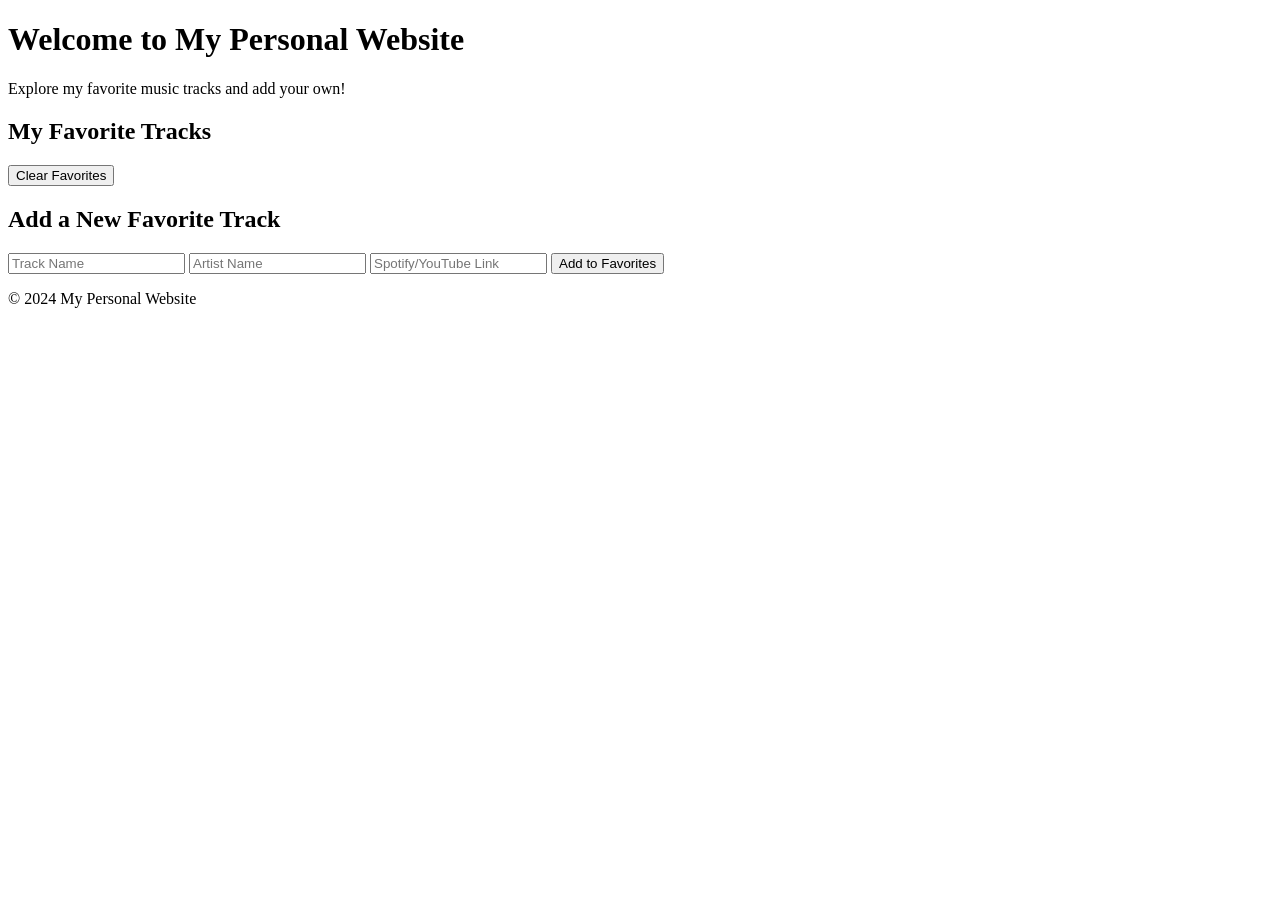
==== index.html @ 36368d97 "Create index.html" ====
<!DOCTYPE html>
<html lang="en">
<head>
    <meta charset="UTF-8">
    <meta name="viewport" content="width=device-width, initial-scale=1.0">
    <title>My Personal Website</title>
    <link rel="stylesheet" href="styles.css">
    <script src="script.js" defer></script>
</head>
<body>
    <header>
        <h1>Welcome to My Personal Website</h1>
        <p>Explore my favorite music tracks and add your own!</p>
    </header>

    <main>
        <section id="favorites">
            <h2>My Favorite Tracks</h2>
            <ul id="music-list">
                <!-- Music tracks will be dynamically added here -->
            </ul>
            <button id="clear-list">Clear Favorites</button>
        </section>

        <section id="add-music">
            <h2>Add a New Favorite Track</h2>
            <form id="music-form">
                <input type="text" id="track-name" placeholder="Track Name" required>
                <input type="text" id="artist-name" placeholder="Artist Name" required>
                <input type="url" id="track-link" placeholder="Spotify/YouTube Link" required>
                <button type="submit">Add to Favorites</button>
            </form>
        </section>
    </main>

    <footer>
        <p>&copy; 2024 My Personal Website</p>
    </footer>
</body>
</html>
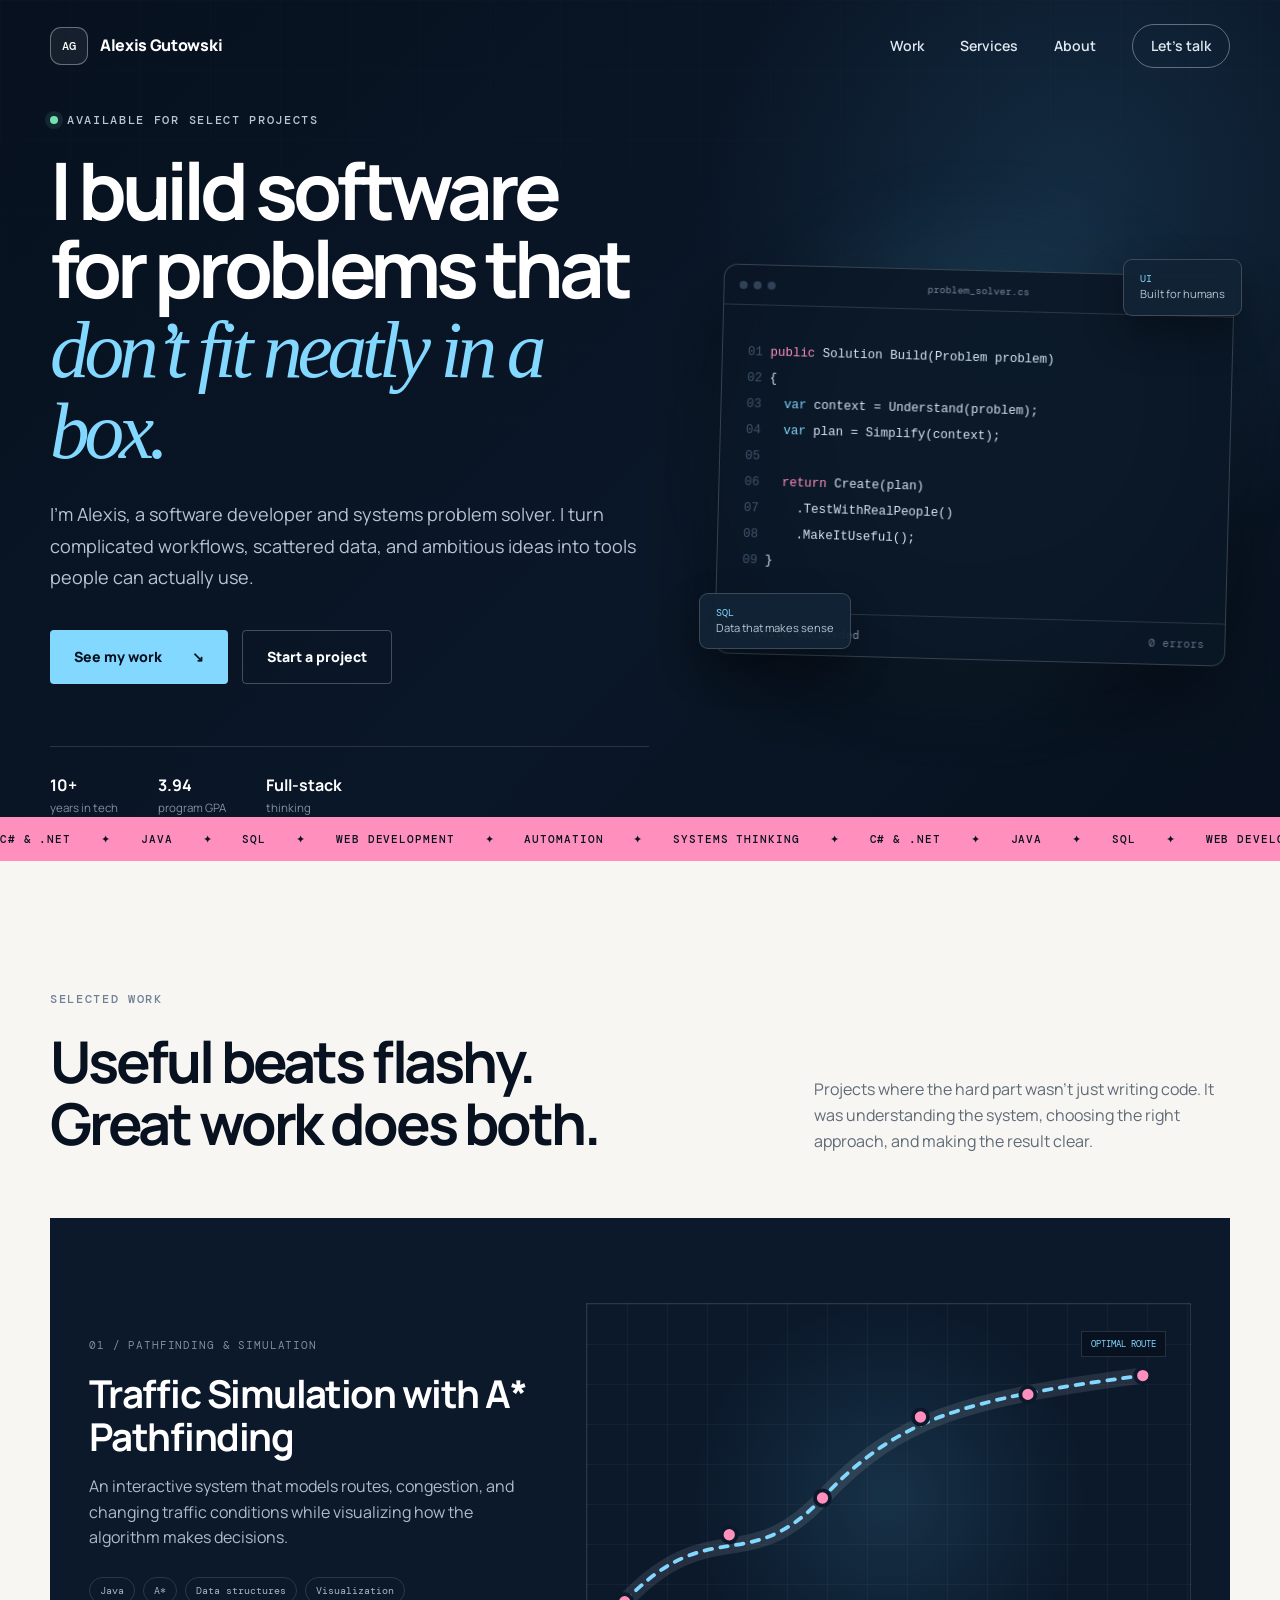
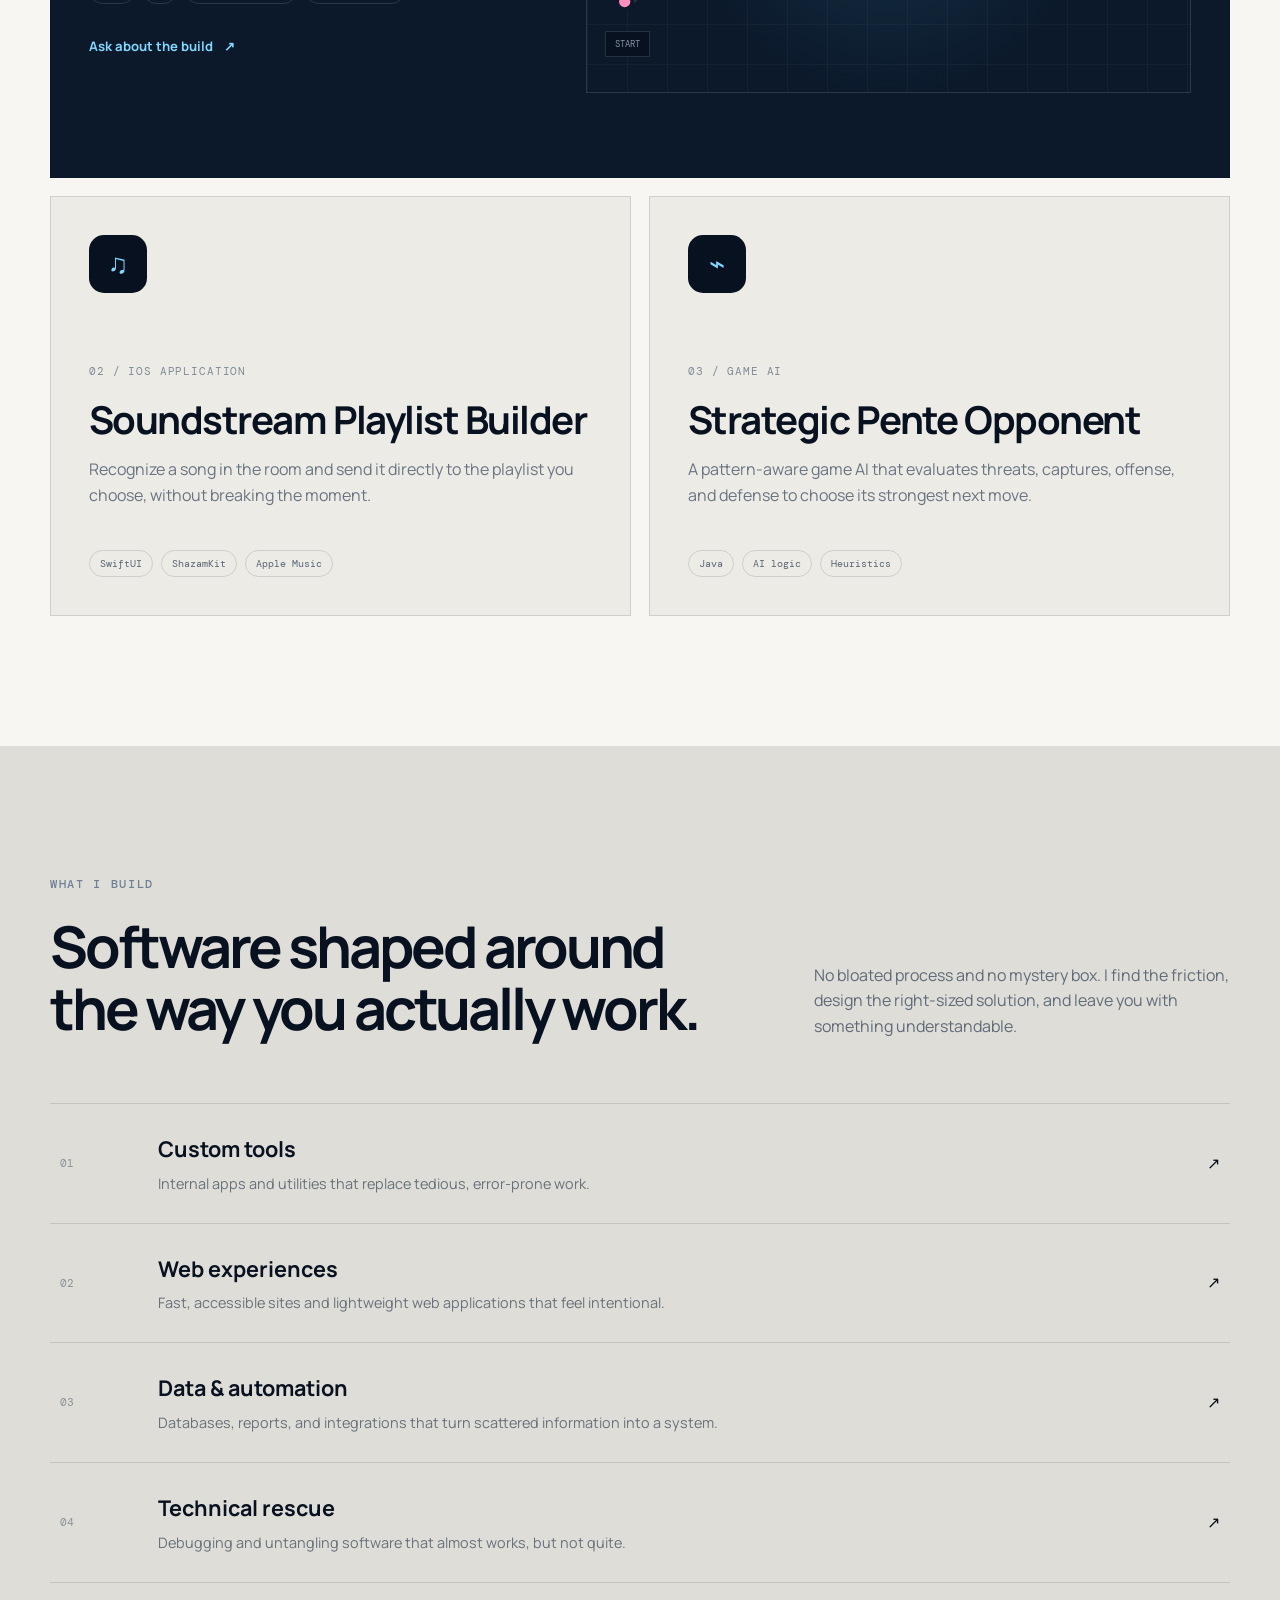
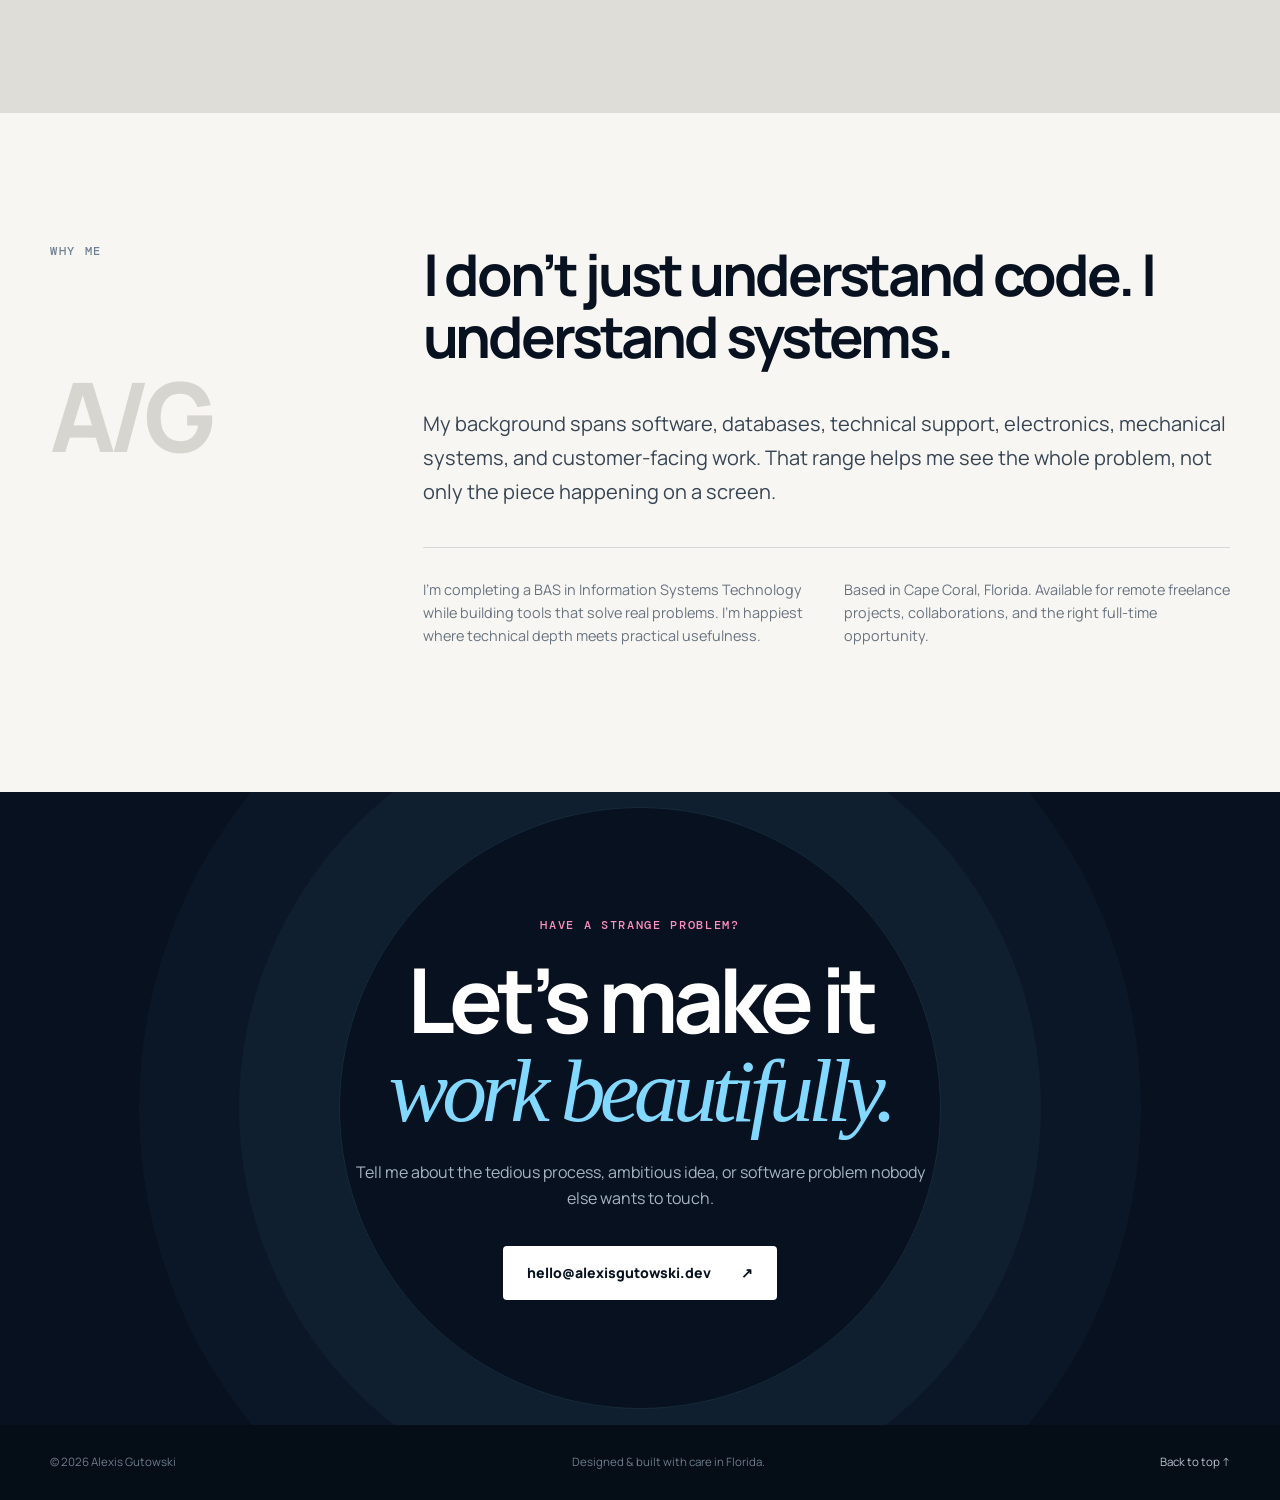
==== commit dfce33b2: "Replace simple music app with portfolio site Replace the previous minimal personal site (music favor" ====
--- a/index.html
+++ b/index.html
@@ -1,40 +1,62 @@
-<!DOCTYPE html>
+<!doctype html>
 <html lang="en">
 <head>
-    <meta charset="UTF-8">
-    <meta name="viewport" content="width=device-width, initial-scale=1.0">
-    <title>My Personal Website</title>
-    <link rel="stylesheet" href="styles.css">
-    <script src="script.js" defer></script>
+  <meta charset="utf-8"><meta name="viewport" content="width=device-width,initial-scale=1">
+  <meta name="description" content="Alexis Gutowski builds practical software, web tools, databases, and automation for real-world problems.">
+  <meta name="theme-color" content="#07111f"><title>Alexis Gutowski | Software Developer</title>
+  <link rel="preconnect" href="https://fonts.googleapis.com"><link rel="preconnect" href="https://fonts.gstatic.com" crossorigin>
+  <link href="https://fonts.googleapis.com/css2?family=DM+Mono:wght@400;500&family=Manrope:wght@400;500;600;700;800&display=swap" rel="stylesheet">
+  <link rel="stylesheet" href="styles.css"><script src="script.js" defer></script>
 </head>
 <body>
-    <header>
-        <h1>Welcome to My Personal Website</h1>
-        <p>Explore my favorite music tracks and add your own!</p>
-    </header>
-
-    <main>
-        <section id="favorites">
-            <h2>My Favorite Tracks</h2>
-            <ul id="music-list">
-                <!-- Music tracks will be dynamically added here -->
-            </ul>
-            <button id="clear-list">Clear Favorites</button>
-        </section>
-
-        <section id="add-music">
-            <h2>Add a New Favorite Track</h2>
-            <form id="music-form">
-                <input type="text" id="track-name" placeholder="Track Name" required>
-                <input type="text" id="artist-name" placeholder="Artist Name" required>
-                <input type="url" id="track-link" placeholder="Spotify/YouTube Link" required>
-                <button type="submit">Add to Favorites</button>
-            </form>
-        </section>
-    </main>
-
-    <footer>
-        <p>&copy; 2024 My Personal Website</p>
-    </footer>
-</body>
-</html>
+<a class="skip" href="#main">Skip to content</a>
+<header class="site-header" id="top"><nav class="nav shell" aria-label="Primary navigation">
+  <a class="brand" href="#top" aria-label="Alexis Gutowski, home"><span class="brand-mark">AG</span><span>Alexis Gutowski</span></a>
+  <button class="nav-toggle" type="button" aria-expanded="false" aria-controls="nav-links"><span class="sr-only">Open navigation</span><i></i><i></i><i></i></button>
+  <div class="nav-links" id="nav-links"><a href="#work">Work</a><a href="#services">Services</a><a href="#about">About</a><a class="nav-cta" href="#contact">Let's talk</a></div>
+</nav></header>
+<main id="main">
+  <section class="hero shell">
+    <div class="hero-copy reveal">
+      <p class="eyebrow"><span class="status-dot"></span>Available for select projects</p>
+      <h1>I build software for problems that <em>don’t fit neatly in a box.</em></h1>
+      <p class="hero-lede">I’m Alexis, a software developer and systems problem solver. I turn complicated workflows, scattered data, and ambitious ideas into tools people can actually use.</p>
+      <div class="hero-actions"><a class="button primary" href="#work">See my work <span>↘</span></a><a class="button quiet" href="#contact">Start a project</a></div>
+      <ul class="proof-row" aria-label="Professional highlights"><li><strong>10+</strong><span>years in tech</span></li><li><strong>3.94</strong><span>program GPA</span></li><li><strong>Full-stack</strong><span>thinking</span></li></ul>
+    </div>
+    <div class="hero-visual reveal" aria-label="A sample of Alexis's technical capabilities">
+      <div class="visual-glow"></div><div class="code-window">
+        <div class="window-bar"><div class="dots"><i></i><i></i><i></i></div><span>problem_solver.cs</span><span>● live</span></div>
+        <pre><code><b>01</b> <em>public</em> Solution Build(Problem problem)
+<b>02</b> {
+<b>03</b>   <u>var</u> context = Understand(problem);
+<b>04</b>   <u>var</u> plan = Simplify(context);
+<b>05</b>
+<b>06</b>   <em>return</em> Create(plan)
+<b>07</b>     .TestWithRealPeople()
+<b>08</b>     .MakeItUseful();
+<b>09</b> }</code></pre>
+        <div class="build-status"><span>✓</span> Build succeeded <b>0 errors</b></div>
+      </div>
+      <div class="float-card one"><span>SQL</span>Data that makes sense</div><div class="float-card two"><span>UI</span>Built for humans</div>
+    </div>
+  </section>
+  <section class="marquee" aria-label="Technical specialties"><div class="marquee-track"><span>C# &amp; .NET</span><i>✦</i><span>Java</span><i>✦</i><span>SQL</span><i>✦</i><span>Web Development</span><i>✦</i><span>Automation</span><i>✦</i><span>Systems Thinking</span><i>✦</i><span aria-hidden="true">C# &amp; .NET</span><i>✦</i><span>Java</span><i>✦</i><span>SQL</span><i>✦</i><span>Web Development</span><i>✦</i><span>Automation</span><i>✦</i><span>Systems Thinking</span><i>✦</i></div></section>
+  <section class="section shell" id="work">
+    <div class="section-heading reveal"><div><p class="eyebrow">Selected work</p><h2>Useful beats flashy.<br>Great work does both.</h2></div><p>Projects where the hard part wasn’t just writing code. It was understanding the system, choosing the right approach, and making the result clear.</p></div>
+    <div class="project-grid">
+      <article class="project featured reveal"><div class="project-content"><p class="project-number">01 / PATHFINDING &amp; SIMULATION</p><h3>Traffic Simulation with A* Pathfinding</h3><p>An interactive system that models routes, congestion, and changing traffic conditions while visualizing how the algorithm makes decisions.</p><ul class="tags"><li>Java</li><li>A*</li><li>Data structures</li><li>Visualization</li></ul><a class="text-link" href="#contact">Ask about the build <span>↗</span></a></div>
+      <div class="route-demo" aria-hidden="true"><svg viewBox="0 0 640 380"><path class="route-road" d="M40 300C130 205 170 275 250 190S400 85 590 60"/><path class="route-line" d="M40 300C130 205 170 275 250 190S400 85 590 60"/><g><circle cx="40" cy="300" r="8"/><circle cx="151" cy="229" r="8"/><circle cx="250" cy="190" r="8"/><circle cx="354" cy="104" r="8"/><circle cx="468" cy="80" r="8"/><circle cx="590" cy="60" r="8"/></g></svg><div class="route-label start">START</div><div class="route-label end">OPTIMAL ROUTE</div></div></article>
+      <article class="project reveal"><div class="project-icon">♫</div><p class="project-number">02 / IOS APPLICATION</p><h3>Soundstream Playlist Builder</h3><p>Recognize a song in the room and send it directly to the playlist you choose, without breaking the moment.</p><ul class="tags"><li>SwiftUI</li><li>ShazamKit</li><li>Apple Music</li></ul></article>
+      <article class="project reveal"><div class="project-icon">⌁</div><p class="project-number">03 / GAME AI</p><h3>Strategic Pente Opponent</h3><p>A pattern-aware game AI that evaluates threats, captures, offense, and defense to choose its strongest next move.</p><ul class="tags"><li>Java</li><li>AI logic</li><li>Heuristics</li></ul></article>
+    </div>
+  </section>
+  <section class="section services" id="services"><div class="shell">
+    <div class="section-heading reveal"><div><p class="eyebrow">What I build</p><h2>Software shaped around<br>the way you actually work.</h2></div><p>No bloated process and no mystery box. I find the friction, design the right-sized solution, and leave you with something understandable.</p></div>
+    <div class="service-list"><article class="service reveal"><span>01</span><div><h3>Custom tools</h3><p>Internal apps and utilities that replace tedious, error-prone work.</p></div><b>↗</b></article><article class="service reveal"><span>02</span><div><h3>Web experiences</h3><p>Fast, accessible sites and lightweight web applications that feel intentional.</p></div><b>↗</b></article><article class="service reveal"><span>03</span><div><h3>Data &amp; automation</h3><p>Databases, reports, and integrations that turn scattered information into a system.</p></div><b>↗</b></article><article class="service reveal"><span>04</span><div><h3>Technical rescue</h3><p>Debugging and untangling software that almost works, but not quite.</p></div><b>↗</b></article></div>
+  </div></section>
+  <section class="section shell about" id="about"><div class="about-label reveal"><p class="eyebrow">Why me</p><span class="big-index">A/G</span></div><div class="about-copy reveal"><h2>I don’t just understand code. I understand systems.</h2><p class="about-lede">My background spans software, databases, technical support, electronics, mechanical systems, and customer-facing work. That range helps me see the whole problem, not only the piece happening on a screen.</p><div class="about-details"><p>I’m completing a BAS in Information Systems Technology while building tools that solve real problems. I’m happiest where technical depth meets practical usefulness.</p><p>Based in Cape Coral, Florida. Available for remote freelance projects, collaborations, and the right full-time opportunity.</p></div></div></section>
+  <section class="contact" id="contact"><div class="shell contact-inner reveal"><p class="eyebrow">Have a strange problem?</p><h2>Let’s make it<br><em>work beautifully.</em></h2><p>Tell me about the tedious process, ambitious idea, or software problem nobody else wants to touch.</p><a class="button light" href="mailto:hello@alexisgutowski.dev">hello@alexisgutowski.dev <span>↗</span></a></div></section>
+</main>
+<footer class="footer"><div class="shell"><p>© <span id="year"></span> Alexis Gutowski</p><p>Designed &amp; built with care in Florida.</p><a href="#top">Back to top ↑</a></div></footer>
+</body></html>
--- a/styles.css
+++ b/styles.css
@@ -0,0 +1,15 @@
+:root{--ink:#07111f;--ink2:#0b192b;--paper:#f7f6f2;--white:#fff;--blue:#82d8ff;--pink:#ff8fbd;--green:#74e0b1;--muted:#9ca9b9;--line:rgba(255,255,255,.13);--darkline:rgba(7,17,31,.13);--mono:"DM Mono",monospace;--sans:"Manrope",sans-serif}
+*{box-sizing:border-box}html{scroll-behavior:smooth}body{margin:0;color:var(--ink);background:var(--paper);font-family:var(--sans);line-height:1.6;overflow-x:hidden}a{color:inherit}.shell{width:min(1180px,calc(100% - 48px));margin-inline:auto}.sr-only{position:absolute;width:1px;height:1px;padding:0;margin:-1px;overflow:hidden;clip:rect(0,0,0,0);white-space:nowrap;border:0}.skip{position:fixed;z-index:100;left:12px;top:-100px;background:#fff;padding:10px 15px}.skip:focus{top:12px}
+.site-header{position:absolute;z-index:20;inset:0 0 auto;color:#fff}.nav{height:92px;display:flex;align-items:center;justify-content:space-between}.brand{display:flex;align-items:center;gap:12px;text-decoration:none;font-weight:800;letter-spacing:-.02em}.brand-mark{display:grid;place-items:center;width:38px;height:38px;border:1px solid #ffffff59;border-radius:11px;font:500 .78rem var(--mono);background:#ffffff0f}.nav-links{display:flex;align-items:center;gap:36px}.nav-links a{font-size:.88rem;font-weight:600;text-decoration:none;color:#dfe7f0}.nav-links a:not(.nav-cta):hover{color:var(--blue)}.nav-cta{border:1px solid #ffffff59;border-radius:99px;padding:10px 18px}.nav-cta:hover{background:#fff;color:var(--ink)}.nav-toggle{display:none;background:none;border:0;padding:8px}.nav-toggle i{display:block;width:24px;height:2px;margin:5px;background:#fff}
+.hero{position:relative;min-height:800px;display:grid;grid-template-columns:1.08fr .92fr;gap:70px;align-items:center;padding-top:112px;color:#fff}.hero:before{content:"";position:absolute;z-index:-2;inset:0 calc((100vw - 100%)/-2);background:radial-gradient(circle at 84% 25%,#37759c38,transparent 30%),linear-gradient(135deg,#07111f,#0a1728 58%,#07111f)}.hero:after{content:"";position:absolute;z-index:-1;inset:0 calc((100vw - 100%)/-2);opacity:.1;background-image:linear-gradient(#ffffff1a 1px,transparent 1px),linear-gradient(90deg,#ffffff1a 1px,transparent 1px);background-size:70px 70px;mask-image:linear-gradient(to bottom,#000,transparent 85%)}
+.eyebrow{margin:0 0 22px;color:#6f8195;font:500 .75rem/1.4 var(--mono);letter-spacing:.14em;text-transform:uppercase}.hero .eyebrow{color:#b9c6d4}.status-dot{display:inline-block;width:8px;height:8px;margin-right:9px;border-radius:50%;background:var(--green);box-shadow:0 0 0 5px #74e0b11a}h1,h2,h3,p{margin-top:0}h1{max-width:790px;margin-bottom:28px;font-size:clamp(3.2rem,6.2vw,6rem);line-height:.99;letter-spacing:-.065em}h1 em,.contact h2 em{color:var(--blue);font-family:Georgia,serif;font-weight:400}.hero-lede{max-width:660px;color:#b7c3d1;font-size:1.13rem;line-height:1.75}.hero-actions{display:flex;flex-wrap:wrap;gap:14px;margin-top:36px}.button{display:inline-flex;align-items:center;justify-content:center;gap:30px;min-height:54px;padding:0 24px;border-radius:4px;font-size:.88rem;font-weight:800;text-decoration:none;transition:transform .2s,background .2s,color .2s}.button:hover{transform:translateY(-2px)}.primary{background:var(--blue);color:var(--ink)}.primary:hover{background:#b0e7ff}.quiet{border:1px solid #ffffff3d;color:#fff}.quiet:hover{background:#ffffff14}.proof-row{display:flex;gap:40px;margin:62px 0 0;padding:26px 0 0;border-top:1px solid var(--line);list-style:none}.proof-row li{display:grid}.proof-row strong{font-size:1rem}.proof-row span{color:#8190a1;font-size:.72rem}
+.hero-visual{position:relative;min-height:500px;display:grid;place-items:center}.visual-glow{position:absolute;width:420px;height:420px;border-radius:50%;background:#57c2ed24;filter:blur(50px)}.code-window{position:relative;z-index:2;width:min(100%,520px);overflow:hidden;border:1px solid #ffffff2e;border-radius:14px;background:#091625e3;box-shadow:0 40px 90px #0000006b;transform:rotate(1.5deg);backdrop-filter:blur(18px)}.window-bar{display:grid;grid-template-columns:1fr auto 1fr;align-items:center;padding:13px 15px;border-bottom:1px solid var(--line);color:#76879a;font:.64rem var(--mono)}.window-bar>:last-child{justify-self:end;color:var(--green)}.dots{display:flex;gap:6px}.dots i{width:8px;height:8px;border-radius:50%;background:#314257}.code-window pre{margin:0;padding:34px 25px 38px;overflow:auto;color:#d7e5f4;font:.78rem/2 var(--mono)}.code-window code b{color:#3f536a;font-weight:400;user-select:none}.code-window code em{color:var(--pink);font-style:normal}.code-window code u{color:var(--blue);text-decoration:none}.build-status{display:flex;gap:10px;align-items:center;padding:14px 20px;border-top:1px solid var(--line);color:#91a0b2;font:.66rem var(--mono)}.build-status span{color:var(--green)}.build-status b{margin-left:auto;color:#607286;font-weight:400}.float-card{position:absolute;z-index:3;padding:12px 16px;border:1px solid #ffffff2e;border-radius:9px;background:#122336f2;color:#b7c3d1;box-shadow:0 18px 40px #0000004d;font-size:.7rem}.float-card span{display:block;color:var(--blue);font:.64rem var(--mono)}.float-card.one{left:-20px;bottom:65px}.float-card.two{right:-12px;top:45px}
+.marquee{overflow:hidden;background:var(--pink);color:var(--ink)}.marquee-track{display:flex;width:max-content;align-items:center;gap:30px;padding:15px 0;animation:marquee 34s linear infinite;font:500 .7rem var(--mono);letter-spacing:.08em;text-transform:uppercase}.marquee-track i{font-style:normal}@keyframes marquee{to{transform:translateX(-50%)}}
+.section{padding-block:130px}.section-heading{display:grid;grid-template-columns:1.15fr .7fr;gap:80px;align-items:end;margin-bottom:64px}.section-heading h2,.about h2{margin-bottom:0;font-size:clamp(2.4rem,4.5vw,4.6rem);line-height:1.08;letter-spacing:-.055em}.section-heading>p{margin:0;color:#5f6b79;font-size:1rem}.project-grid{display:grid;grid-template-columns:1fr 1fr;gap:18px}.project{min-height:420px;display:flex;flex-direction:column;justify-content:flex-end;padding:38px;border:1px solid var(--darkline);background:#ecebe6}.project.featured{position:relative;grid-column:1/-1;min-height:560px;display:grid;grid-template-columns:.85fr 1.15fr;gap:50px;align-items:center;overflow:hidden;color:#fff;background:var(--ink2)}.project-content{position:relative;z-index:2}.project-number{margin-bottom:20px;color:#7f8b98;font:.67rem var(--mono);letter-spacing:.08em}.project h3{margin-bottom:16px;font-size:clamp(1.7rem,3vw,2.7rem);line-height:1.12;letter-spacing:-.04em}.project p:not(.project-number){max-width:570px;color:#697482}.project.featured p:not(.project-number){color:#aebbc9}.tags{display:flex;flex-wrap:wrap;gap:8px;margin:26px 0 0;padding:0;list-style:none}.tags li{padding:6px 10px;border:1px solid var(--darkline);border-radius:99px;color:#586574;font:.62rem var(--mono)}.featured .tags li{border-color:var(--line);color:#a7b5c4}.text-link{display:inline-block;margin-top:32px;color:var(--blue);font-size:.82rem;font-weight:700;text-decoration:none}.text-link span{margin-left:8px}.project-icon{display:grid;place-items:center;width:58px;height:58px;margin:0 0 auto;border-radius:15px;background:var(--ink);color:var(--blue);font:1.7rem Georgia,serif}
+.route-demo{position:relative;height:390px;border:1px solid var(--line);background:radial-gradient(circle at center,#5abce626,transparent 55%),linear-gradient(#ffffff09 1px,transparent 1px),linear-gradient(90deg,#ffffff09 1px,transparent 1px);background-size:auto,40px 40px,40px 40px}.route-demo svg{width:100%;height:100%}.route-road{fill:none;stroke:#ffffff1a;stroke-width:17;stroke-linecap:round}.route-line{fill:none;stroke:var(--blue);stroke-width:4;stroke-linecap:round;stroke-dasharray:8 9;animation:route 18s linear infinite}.route-demo circle{fill:var(--pink);stroke:var(--ink2);stroke-width:4}@keyframes route{to{stroke-dashoffset:-200}}.route-label{position:absolute;padding:6px 9px;background:var(--ink);border:1px solid var(--line);color:#8494a6;font:.56rem var(--mono)}.route-label.start{left:3%;bottom:9%}.route-label.end{right:4%;top:7%;color:var(--blue)}
+.services{background:#deddd7}.service-list{border-top:1px solid var(--darkline)}.service{display:grid;grid-template-columns:70px 1fr auto;gap:28px;align-items:center;padding:28px 10px;border-bottom:1px solid var(--darkline);transition:padding .25s,background .25s}.service:hover{padding-inline:24px;background:#ffffff59}.service>span{color:#8a929a;font:.66rem var(--mono)}.service h3{margin-bottom:5px;font-size:1.35rem}.service p{margin:0;color:#67717b;font-size:.9rem}.service b{font-weight:400}
+.about{display:grid;grid-template-columns:.35fr 1fr;gap:90px}.big-index{display:block;margin-top:80px;color:#d7d5cf;font-size:6rem;font-weight:800;letter-spacing:-.08em}.about-copy{max-width:850px}.about-copy h2{margin-bottom:40px}.about-lede{color:#374453;font-size:1.25rem;line-height:1.7}.about-details{display:grid;grid-template-columns:1fr 1fr;gap:35px;margin-top:38px;padding-top:30px;border-top:1px solid var(--darkline);color:#687381;font-size:.9rem}
+.contact{position:relative;overflow:hidden;padding-block:125px;color:#fff;background:var(--ink);text-align:center}.contact:after{content:"";position:absolute;width:600px;height:600px;left:50%;top:50%;border:1px solid #82d8ff1f;border-radius:50%;transform:translate(-50%,-50%);box-shadow:0 0 0 100px #82d8ff0a,0 0 0 200px #82d8ff08}.contact-inner{position:relative;z-index:1}.contact .eyebrow{color:var(--pink)}.contact h2{margin-bottom:25px;font-size:clamp(3.5rem,7vw,7rem);line-height:.98;letter-spacing:-.065em}.contact p:not(.eyebrow){max-width:600px;margin:0 auto 35px;color:#a7b4c2}.light{background:#fff;color:var(--ink)}.light:hover{background:var(--blue)}.footer{padding:28px 0;background:#050d17;color:#6e7c8c;font-size:.72rem}.footer .shell{display:flex;justify-content:space-between;gap:20px}.footer p{margin:0}.footer a{text-decoration:none;color:#b6c2ce}.reveal{opacity:0;transform:translateY(24px);transition:opacity .8s ease,transform .8s ease}.reveal.visible{opacity:1;transform:none}
+@media(max-width:900px){.hero{min-height:auto;grid-template-columns:1fr;padding-block:170px 100px}.hero-visual{min-height:430px}.proof-row{margin-top:45px}.section-heading{grid-template-columns:1fr;gap:25px}.section-heading>p{max-width:620px}.project.featured{grid-template-columns:1fr}.route-demo{height:320px}.about{grid-template-columns:1fr;gap:20px}.big-index{display:none}}
+@media(max-width:680px){.shell{width:min(100% - 30px,1180px)}.nav{height:74px}.nav-toggle{display:block;z-index:2;cursor:pointer}.nav-links{position:fixed;inset:0;flex-direction:column;justify-content:center;background:var(--ink);opacity:0;pointer-events:none;transform:translateY(-12px);transition:.25s}.nav-links.open{opacity:1;pointer-events:auto;transform:none}.nav-links a{font-size:1.3rem}h1{font-size:clamp(3.05rem,14vw,4.5rem)}.hero{padding-top:130px}.hero-lede{font-size:1rem}.proof-row{gap:18px;justify-content:space-between}.proof-row strong{font-size:.86rem}.hero-visual{min-height:380px}.code-window pre{padding-inline:16px;font-size:.64rem}.float-card.one{left:-5px}.float-card.two{right:-4px}.section{padding-block:90px}.project-grid{grid-template-columns:1fr}.project{min-height:390px;padding:27px}.project.featured{grid-column:auto;min-height:700px}.route-demo{height:260px}.service{grid-template-columns:35px 1fr auto;gap:10px}.service p{font-size:.8rem}.about-details{grid-template-columns:1fr}.contact{padding-block:95px}.contact h2{font-size:3.7rem}.footer .shell{flex-direction:column;text-align:center}}
+@media(prefers-reduced-motion:reduce){html{scroll-behavior:auto}.marquee-track,.route-line{animation:none}.reveal{opacity:1;transform:none;transition:none}}
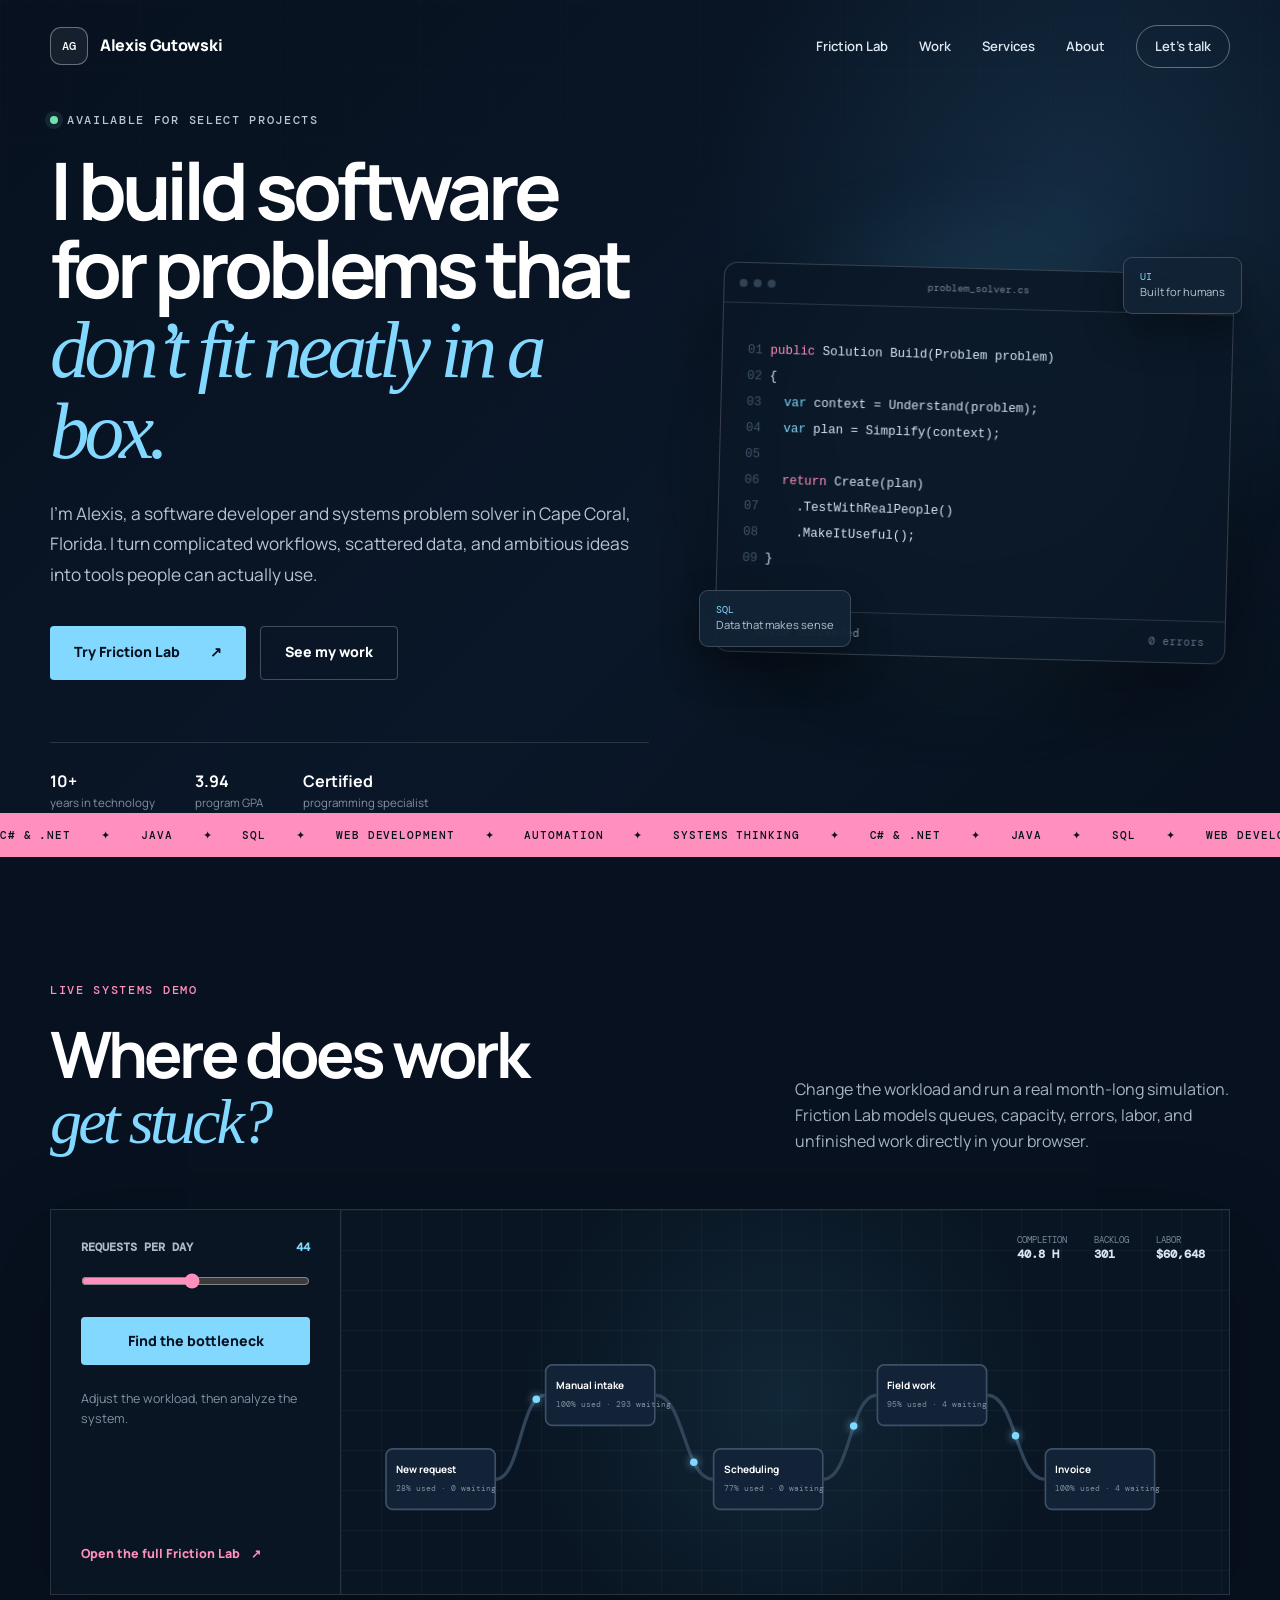
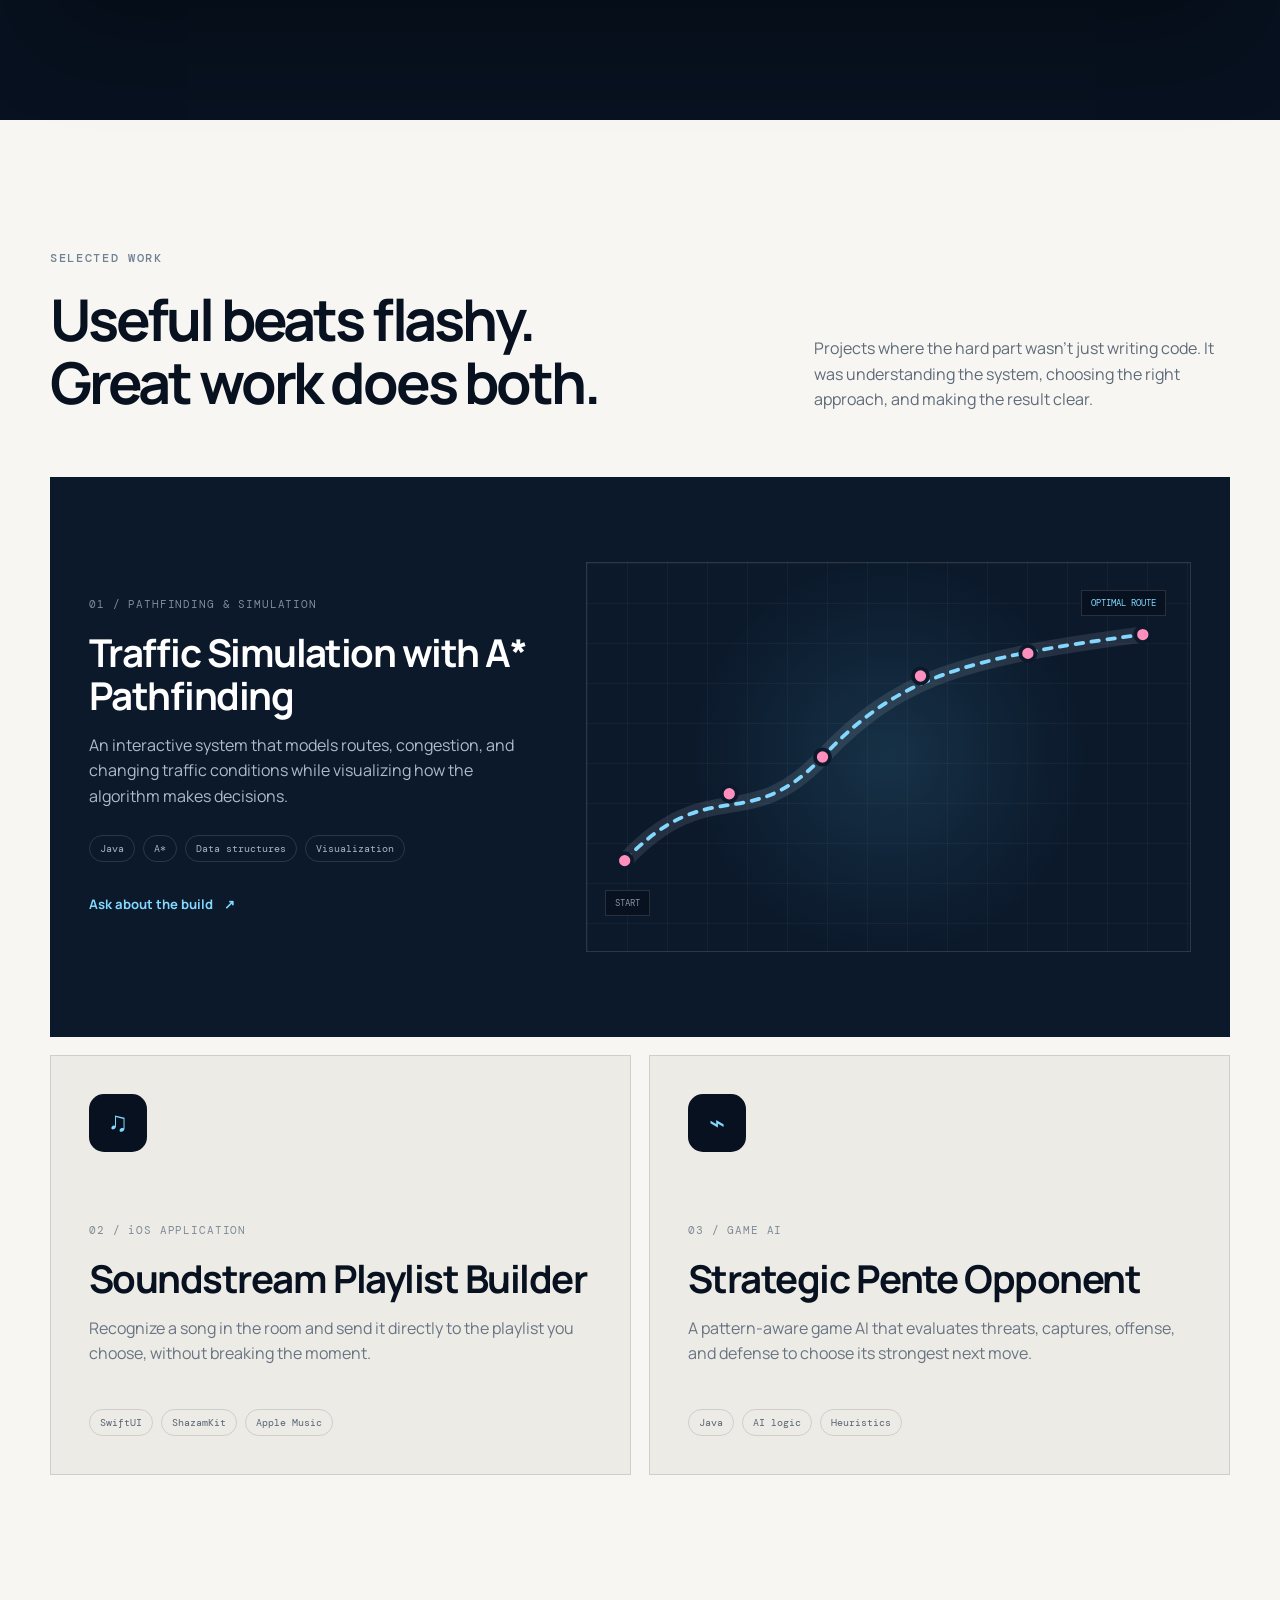
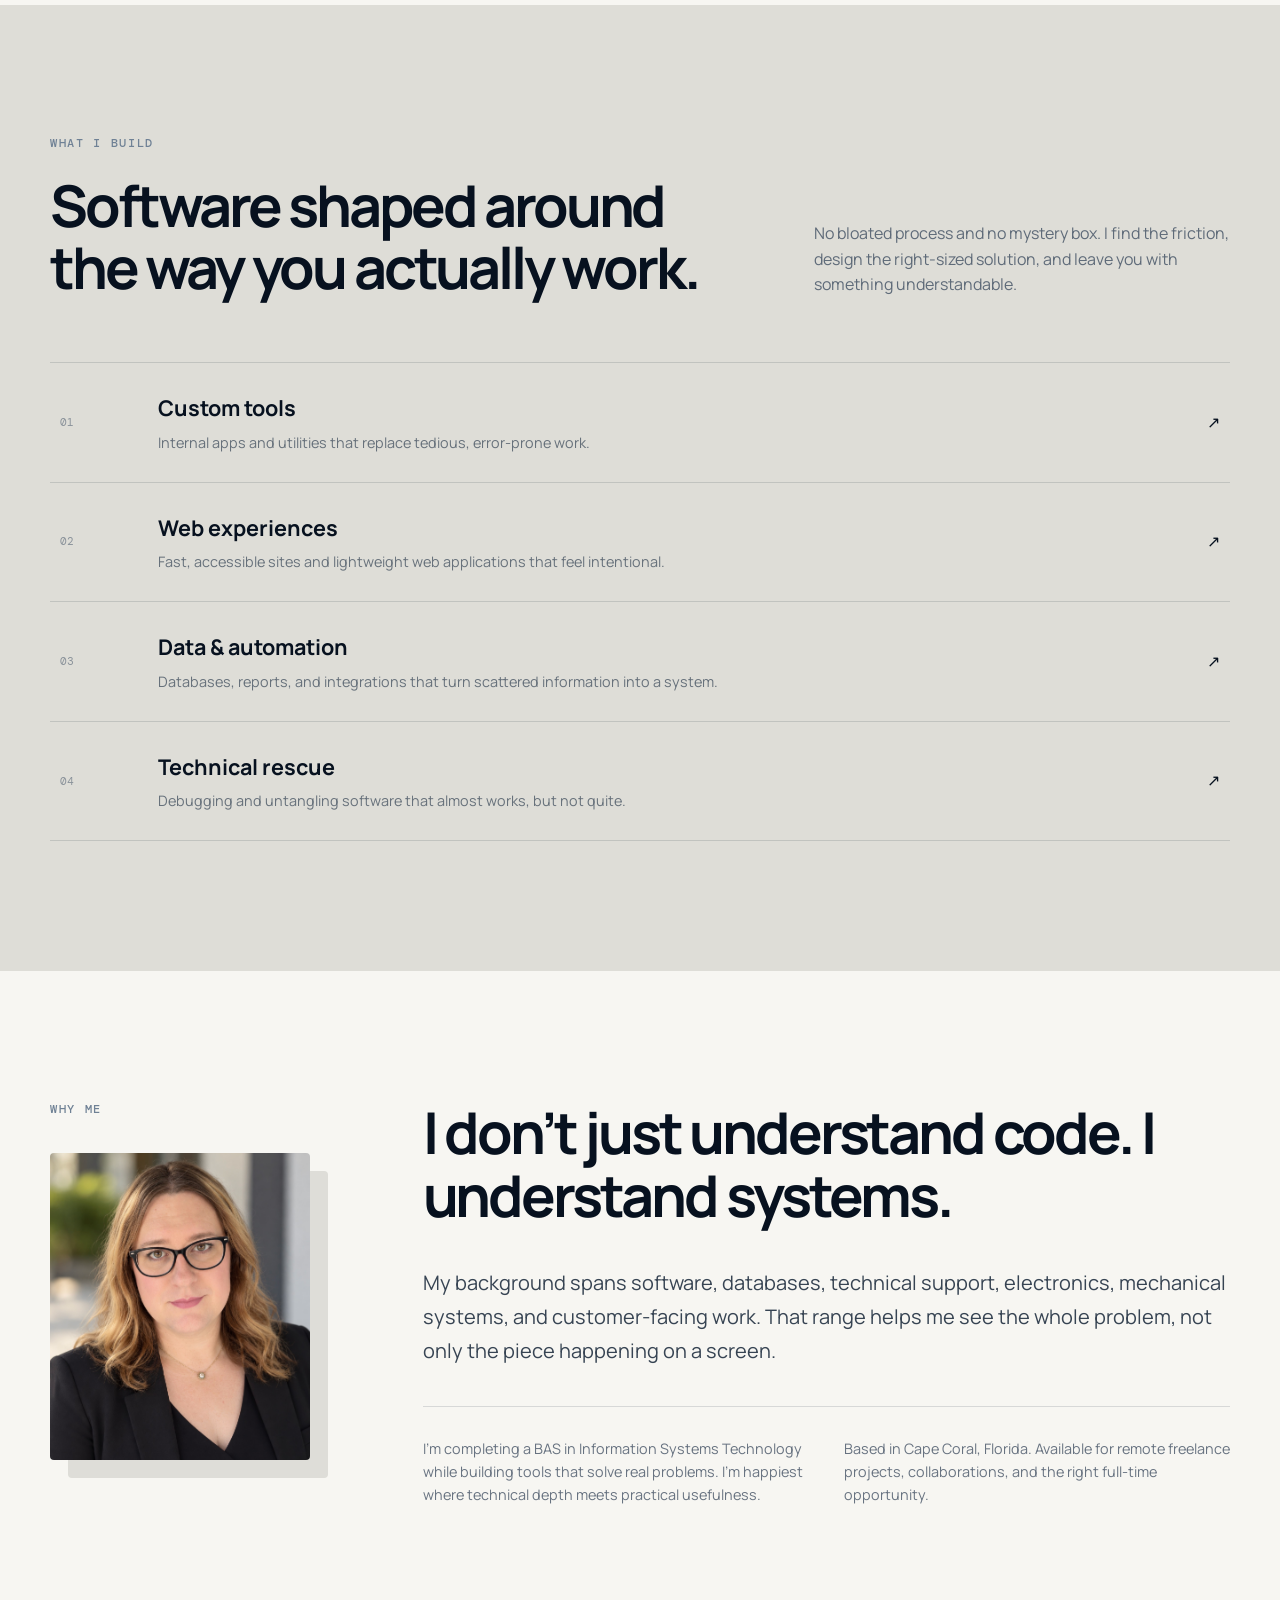
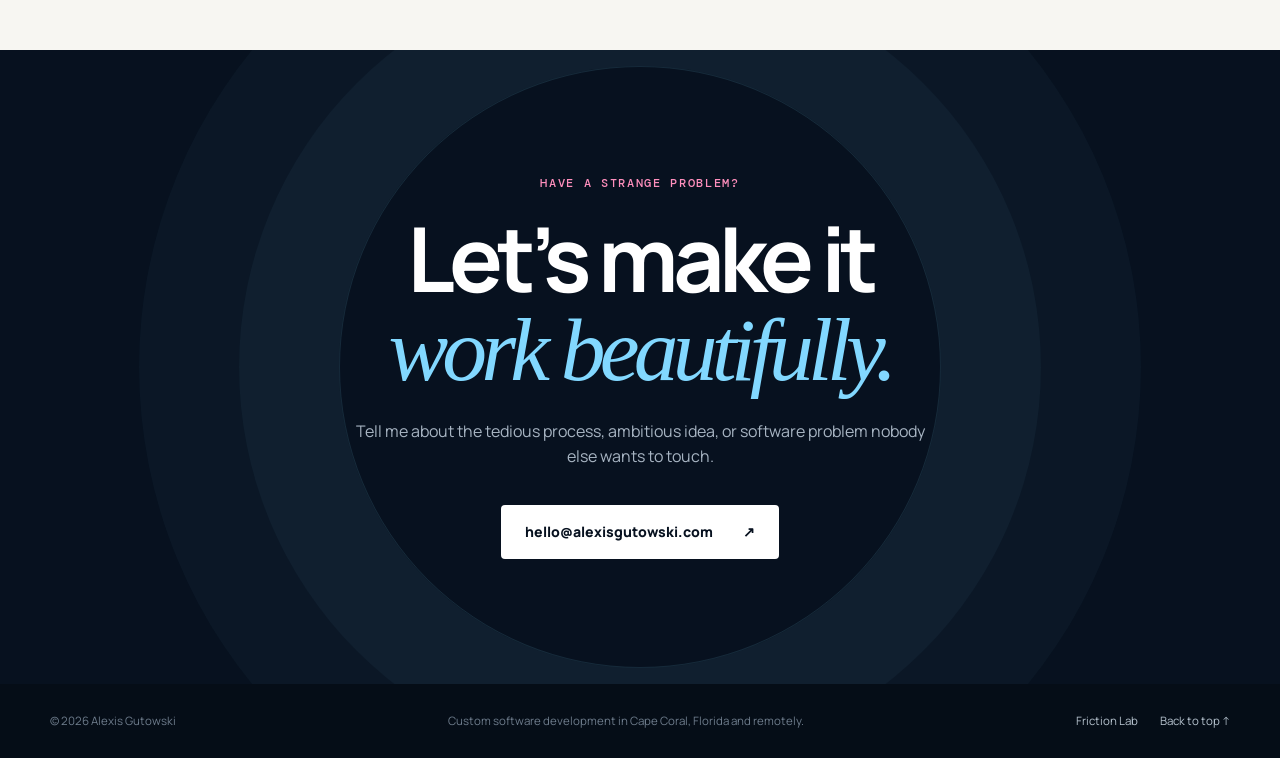
==== commit 674093dd: "Add static site package and Friction Lab Add a complete, build-free static site for alexisgutowski.c" ====
--- a/index.html
+++ b/index.html
@@ -1,33 +1,124 @@
 <!doctype html>
 <html lang="en">
 <head>
-  <meta charset="utf-8"><meta name="viewport" content="width=device-width,initial-scale=1">
-  <meta name="description" content="Alexis Gutowski builds practical software, web tools, databases, and automation for real-world problems.">
-  <meta name="theme-color" content="#07111f"><title>Alexis Gutowski | Software Developer</title>
-  <link rel="preconnect" href="https://fonts.googleapis.com"><link rel="preconnect" href="https://fonts.gstatic.com" crossorigin>
+  <meta charset="utf-8">
+  <meta name="viewport" content="width=device-width, initial-scale=1">
+  <title>Custom Software Developer in Cape Coral, FL | Alexis Gutowski</title>
+  <meta name="description" content="Cape Coral software developer Alexis Gutowski builds custom internal tools, workflow automation, web apps, databases, and practical solutions for complex problems.">
+  <meta name="author" content="Alexis Gutowski">
+  <meta name="robots" content="index,follow,max-image-preview:large,max-snippet:-1,max-video-preview:-1">
+  <meta name="theme-color" content="#07111f">
+  <link rel="canonical" href="https://alexisgutowski.com/">
+  <link rel="icon" href="favicon.svg" type="image/svg+xml">
+  <link rel="apple-touch-icon" href="assets/apple-touch-icon.png">
+  <link rel="manifest" href="site.webmanifest">
+  <link rel="preconnect" href="https://fonts.googleapis.com">
+  <link rel="preconnect" href="https://fonts.gstatic.com" crossorigin>
   <link href="https://fonts.googleapis.com/css2?family=DM+Mono:wght@400;500&family=Manrope:wght@400;500;600;700;800&display=swap" rel="stylesheet">
-  <link rel="stylesheet" href="styles.css"><script src="script.js" defer></script>
+
+  <meta property="og:type" content="profile">
+  <meta property="og:locale" content="en_US">
+  <meta property="og:site_name" content="Alexis Gutowski">
+  <meta property="og:title" content="Alexis Gutowski | Software Developer & Systems Problem Solver">
+  <meta property="og:description" content="Custom internal tools, workflow automation, web applications, databases, and practical software for unusual problems.">
+  <meta property="og:url" content="https://alexisgutowski.com/">
+  <meta property="og:image" content="https://alexisgutowski.com/assets/alexis-gutowski-social-card.jpg">
+  <meta property="og:image:secure_url" content="https://alexisgutowski.com/assets/alexis-gutowski-social-card.jpg">
+  <meta property="og:image:type" content="image/jpeg">
+  <meta property="og:image:width" content="1200">
+  <meta property="og:image:height" content="630">
+  <meta property="og:image:alt" content="Alexis Gutowski, software developer and systems problem solver">
+  <meta property="profile:first_name" content="Alexis">
+  <meta property="profile:last_name" content="Gutowski">
+  <meta name="twitter:card" content="summary_large_image">
+  <meta name="twitter:title" content="Alexis Gutowski | Software Developer">
+  <meta name="twitter:description" content="Practical software, custom tools, workflow automation, web applications, and databases.">
+  <meta name="twitter:image" content="https://alexisgutowski.com/assets/alexis-gutowski-social-card.jpg">
+  <meta name="twitter:image:alt" content="Alexis Gutowski, software developer and systems problem solver">
+
+  <script type="application/ld+json">
+  {
+    "@context": "https://schema.org",
+    "@graph": [
+      {
+        "@type": "Person",
+        "@id": "https://alexisgutowski.com/#alexis",
+        "name": "Alexis Gutowski",
+        "url": "https://alexisgutowski.com/",
+        "email": "mailto:hello@alexisgutowski.com",
+        "image": {
+          "@type": "ImageObject",
+          "url": "https://alexisgutowski.com/assets/alexis-gutowski-headshot.jpg",
+          "width": 1170,
+          "height": 1381
+        },
+        "jobTitle": "Software Developer and Systems Problem Solver",
+        "description": "A Cape Coral, Florida software developer who builds custom internal tools, workflow automation, web applications, databases, and practical software for complex real-world problems.",
+        "address": {
+          "@type": "PostalAddress",
+          "addressLocality": "Cape Coral",
+          "addressRegion": "FL",
+          "addressCountry": "US"
+        },
+        "knowsAbout": [
+          "Custom software development",
+          "Workflow automation",
+          "Web application development",
+          "C# and .NET",
+          "Java",
+          "SQL and database development",
+          "Systems analysis",
+          "Technical support"
+        ],
+        "sameAs": ["https://www.instagram.com/unstoppablealexis/"],
+        "subjectOf": { "@id": "https://alexisgutowski.com/friction-lab/#software" }
+      },
+      {
+        "@type": "WebSite",
+        "@id": "https://alexisgutowski.com/#website",
+        "url": "https://alexisgutowski.com/",
+        "name": "Alexis Gutowski",
+        "description": "Portfolio and interactive software demonstrations by Alexis Gutowski.",
+        "inLanguage": "en-US",
+        "publisher": { "@id": "https://alexisgutowski.com/#alexis" },
+        "about": { "@id": "https://alexisgutowski.com/#alexis" },
+        "hasPart": { "@id": "https://alexisgutowski.com/friction-lab/#software" }
+      }
+    ]
+  }
+  </script>
+
+  <link rel="stylesheet" href="styles.css">
+  <script src="script.js" defer></script>
+  <script src="friction-lab/scenarios.js" defer></script>
+  <script src="friction-lab/engine.js" defer></script>
+  <script src="preview.js" defer></script>
 </head>
 <body>
-<a class="skip" href="#main">Skip to content</a>
-<header class="site-header" id="top"><nav class="nav shell" aria-label="Primary navigation">
-  <a class="brand" href="#top" aria-label="Alexis Gutowski, home"><span class="brand-mark">AG</span><span>Alexis Gutowski</span></a>
-  <button class="nav-toggle" type="button" aria-expanded="false" aria-controls="nav-links"><span class="sr-only">Open navigation</span><i></i><i></i><i></i></button>
-  <div class="nav-links" id="nav-links"><a href="#work">Work</a><a href="#services">Services</a><a href="#about">About</a><a class="nav-cta" href="#contact">Let's talk</a></div>
-</nav></header>
-<main id="main">
-  <section class="hero shell">
-    <div class="hero-copy reveal">
-      <p class="eyebrow"><span class="status-dot"></span>Available for select projects</p>
-      <h1>I build software for problems that <em>don’t fit neatly in a box.</em></h1>
-      <p class="hero-lede">I’m Alexis, a software developer and systems problem solver. I turn complicated workflows, scattered data, and ambitious ideas into tools people can actually use.</p>
-      <div class="hero-actions"><a class="button primary" href="#work">See my work <span>↘</span></a><a class="button quiet" href="#contact">Start a project</a></div>
-      <ul class="proof-row" aria-label="Professional highlights"><li><strong>10+</strong><span>years in tech</span></li><li><strong>3.94</strong><span>program GPA</span></li><li><strong>Full-stack</strong><span>thinking</span></li></ul>
-    </div>
-    <div class="hero-visual reveal" aria-label="A sample of Alexis's technical capabilities">
-      <div class="visual-glow"></div><div class="code-window">
-        <div class="window-bar"><div class="dots"><i></i><i></i><i></i></div><span>problem_solver.cs</span><span>● live</span></div>
-        <pre><code><b>01</b> <em>public</em> Solution Build(Problem problem)
+  <a class="skip" href="#main">Skip to content</a>
+  <header class="site-header" id="top">
+    <nav class="nav shell" aria-label="Primary navigation">
+      <a class="brand" href="#top" aria-label="Alexis Gutowski, home"><span class="brand-mark" aria-hidden="true">AG</span><span>Alexis Gutowski</span></a>
+      <button class="nav-toggle" type="button" aria-expanded="false" aria-controls="nav-links"><span class="sr-only">Open navigation</span><i></i><i></i><i></i></button>
+      <div class="nav-links" id="nav-links"><a href="friction-lab/">Friction Lab</a><a href="#work">Work</a><a href="#services">Services</a><a href="#about">About</a><a class="nav-cta" href="#contact">Let's talk</a></div>
+    </nav>
+  </header>
+
+  <main id="main">
+    <section class="hero shell">
+      <div class="hero-copy reveal">
+        <p class="eyebrow"><span class="status-dot"></span>Available for select projects</p>
+        <h1>I build software for problems that <em>don’t fit neatly in a box.</em></h1>
+        <p class="hero-lede">I’m Alexis, a software developer and systems problem solver in Cape Coral, Florida. I turn complicated workflows, scattered data, and ambitious ideas into tools people can actually use.</p>
+        <div class="hero-actions"><a class="button primary" href="friction-lab/">Try Friction Lab <span aria-hidden="true">↗</span></a><a class="button quiet" href="#work">See my work</a></div>
+        <ul class="proof-row" aria-label="Professional highlights"><li><strong>10+</strong><span>years in technology</span></li><li><strong>3.94</strong><span>program GPA</span></li><li><strong>Certified</strong><span>programming specialist</span></li></ul>
+      </div>
+
+      <div class="hero-visual reveal" aria-label="A sample of Alexis's technical capabilities">
+        <div class="visual-glow"></div>
+        <div class="code-window">
+          <div class="window-bar"><div class="dots"><i></i><i></i><i></i></div><span>problem_solver.cs</span><span>● live</span></div>
+          <pre><code><b>01</b> <em>public</em> Solution Build(Problem problem)
 <b>02</b> {
 <b>03</b>   <u>var</u> context = Understand(problem);
 <b>04</b>   <u>var</u> plan = Simplify(context);
@@ -36,27 +127,65 @@
 <b>07</b>     .TestWithRealPeople()
 <b>08</b>     .MakeItUseful();
 <b>09</b> }</code></pre>
-        <div class="build-status"><span>✓</span> Build succeeded <b>0 errors</b></div>
+          <div class="build-status"><span>✓</span> Build succeeded <b>0 errors</b></div>
+        </div>
+        <div class="float-card one"><span>SQL</span>Data that makes sense</div><div class="float-card two"><span>UI</span>Built for humans</div>
       </div>
-      <div class="float-card one"><span>SQL</span>Data that makes sense</div><div class="float-card two"><span>UI</span>Built for humans</div>
-    </div>
-  </section>
-  <section class="marquee" aria-label="Technical specialties"><div class="marquee-track"><span>C# &amp; .NET</span><i>✦</i><span>Java</span><i>✦</i><span>SQL</span><i>✦</i><span>Web Development</span><i>✦</i><span>Automation</span><i>✦</i><span>Systems Thinking</span><i>✦</i><span aria-hidden="true">C# &amp; .NET</span><i>✦</i><span>Java</span><i>✦</i><span>SQL</span><i>✦</i><span>Web Development</span><i>✦</i><span>Automation</span><i>✦</i><span>Systems Thinking</span><i>✦</i></div></section>
-  <section class="section shell" id="work">
-    <div class="section-heading reveal"><div><p class="eyebrow">Selected work</p><h2>Useful beats flashy.<br>Great work does both.</h2></div><p>Projects where the hard part wasn’t just writing code. It was understanding the system, choosing the right approach, and making the result clear.</p></div>
-    <div class="project-grid">
-      <article class="project featured reveal"><div class="project-content"><p class="project-number">01 / PATHFINDING &amp; SIMULATION</p><h3>Traffic Simulation with A* Pathfinding</h3><p>An interactive system that models routes, congestion, and changing traffic conditions while visualizing how the algorithm makes decisions.</p><ul class="tags"><li>Java</li><li>A*</li><li>Data structures</li><li>Visualization</li></ul><a class="text-link" href="#contact">Ask about the build <span>↗</span></a></div>
-      <div class="route-demo" aria-hidden="true"><svg viewBox="0 0 640 380"><path class="route-road" d="M40 300C130 205 170 275 250 190S400 85 590 60"/><path class="route-line" d="M40 300C130 205 170 275 250 190S400 85 590 60"/><g><circle cx="40" cy="300" r="8"/><circle cx="151" cy="229" r="8"/><circle cx="250" cy="190" r="8"/><circle cx="354" cy="104" r="8"/><circle cx="468" cy="80" r="8"/><circle cx="590" cy="60" r="8"/></g></svg><div class="route-label start">START</div><div class="route-label end">OPTIMAL ROUTE</div></div></article>
-      <article class="project reveal"><div class="project-icon">♫</div><p class="project-number">02 / IOS APPLICATION</p><h3>Soundstream Playlist Builder</h3><p>Recognize a song in the room and send it directly to the playlist you choose, without breaking the moment.</p><ul class="tags"><li>SwiftUI</li><li>ShazamKit</li><li>Apple Music</li></ul></article>
-      <article class="project reveal"><div class="project-icon">⌁</div><p class="project-number">03 / GAME AI</p><h3>Strategic Pente Opponent</h3><p>A pattern-aware game AI that evaluates threats, captures, offense, and defense to choose its strongest next move.</p><ul class="tags"><li>Java</li><li>AI logic</li><li>Heuristics</li></ul></article>
-    </div>
-  </section>
-  <section class="section services" id="services"><div class="shell">
-    <div class="section-heading reveal"><div><p class="eyebrow">What I build</p><h2>Software shaped around<br>the way you actually work.</h2></div><p>No bloated process and no mystery box. I find the friction, design the right-sized solution, and leave you with something understandable.</p></div>
-    <div class="service-list"><article class="service reveal"><span>01</span><div><h3>Custom tools</h3><p>Internal apps and utilities that replace tedious, error-prone work.</p></div><b>↗</b></article><article class="service reveal"><span>02</span><div><h3>Web experiences</h3><p>Fast, accessible sites and lightweight web applications that feel intentional.</p></div><b>↗</b></article><article class="service reveal"><span>03</span><div><h3>Data &amp; automation</h3><p>Databases, reports, and integrations that turn scattered information into a system.</p></div><b>↗</b></article><article class="service reveal"><span>04</span><div><h3>Technical rescue</h3><p>Debugging and untangling software that almost works, but not quite.</p></div><b>↗</b></article></div>
-  </div></section>
-  <section class="section shell about" id="about"><div class="about-label reveal"><p class="eyebrow">Why me</p><span class="big-index">A/G</span></div><div class="about-copy reveal"><h2>I don’t just understand code. I understand systems.</h2><p class="about-lede">My background spans software, databases, technical support, electronics, mechanical systems, and customer-facing work. That range helps me see the whole problem, not only the piece happening on a screen.</p><div class="about-details"><p>I’m completing a BAS in Information Systems Technology while building tools that solve real problems. I’m happiest where technical depth meets practical usefulness.</p><p>Based in Cape Coral, Florida. Available for remote freelance projects, collaborations, and the right full-time opportunity.</p></div></div></section>
-  <section class="contact" id="contact"><div class="shell contact-inner reveal"><p class="eyebrow">Have a strange problem?</p><h2>Let’s make it<br><em>work beautifully.</em></h2><p>Tell me about the tedious process, ambitious idea, or software problem nobody else wants to touch.</p><a class="button light" href="mailto:hello@alexisgutowski.dev">hello@alexisgutowski.dev <span>↗</span></a></div></section>
-</main>
-<footer class="footer"><div class="shell"><p>© <span id="year"></span> Alexis Gutowski</p><p>Designed &amp; built with care in Florida.</p><a href="#top">Back to top ↑</a></div></footer>
-</body></html>
+    </section>
+
+    <section class="marquee" aria-label="Technical specialties"><div class="marquee-track"><span>C# &amp; .NET</span><i>✦</i><span>Java</span><i>✦</i><span>SQL</span><i>✦</i><span>Web Development</span><i>✦</i><span>Automation</span><i>✦</i><span>Systems Thinking</span><i>✦</i><span aria-hidden="true">C# &amp; .NET</span><i aria-hidden="true">✦</i><span aria-hidden="true">Java</span><i aria-hidden="true">✦</i><span aria-hidden="true">SQL</span><i aria-hidden="true">✦</i><span aria-hidden="true">Web Development</span><i aria-hidden="true">✦</i><span aria-hidden="true">Automation</span><i aria-hidden="true">✦</i><span aria-hidden="true">Systems Thinking</span><i aria-hidden="true">✦</i></div></section>
+
+    <section class="lab-preview" id="lab-preview">
+      <div class="shell preview-heading reveal">
+        <div><p class="eyebrow">Live systems demo</p><h2>Where does work<br><em>get stuck?</em></h2></div>
+        <p>Change the workload and run a real month-long simulation. Friction Lab models queues, capacity, errors, labor, and unfinished work directly in your browser.</p>
+      </div>
+      <div class="shell preview-app reveal">
+        <div class="preview-controls">
+          <noscript><p class="noscript-note">The live preview needs JavaScript. You can still read the project details and visit the full demo page.</p></noscript>
+          <label for="previewVolume">Requests per day <output id="previewVolumeOutput" for="previewVolume">44</output></label>
+          <input id="previewVolume" type="range" min="15" max="75" value="44">
+          <button id="previewAnalyze" class="button preview-button" type="button">Find the bottleneck</button>
+          <p id="previewDiagnosis" aria-live="polite">Adjust the workload, then analyze the system.</p>
+          <a class="preview-link" href="friction-lab/">Open the full Friction Lab <span aria-hidden="true">↗</span></a>
+        </div>
+        <div class="preview-stage">
+          <div class="preview-kpis"><span>Completion <b id="previewCycle">—</b></span><span>Backlog <b id="previewBacklog">—</b></span><span>Labor <b id="previewCost">—</b></span></div>
+          <svg id="previewSvg" viewBox="0 0 1000 300" role="img" aria-label="Animated service workflow preview"></svg>
+        </div>
+      </div>
+    </section>
+
+    <section class="section shell" id="work">
+      <div class="section-heading reveal"><div><p class="eyebrow">Selected work</p><h2>Useful beats flashy.<br>Great work does both.</h2></div><p>Projects where the hard part wasn’t just writing code. It was understanding the system, choosing the right approach, and making the result clear.</p></div>
+      <div class="project-grid">
+        <article class="project featured reveal">
+          <div class="project-content"><p class="project-number">01 / PATHFINDING &amp; SIMULATION</p><h3>Traffic Simulation with A* Pathfinding</h3><p>An interactive system that models routes, congestion, and changing traffic conditions while visualizing how the algorithm makes decisions.</p><ul class="tags"><li>Java</li><li>A*</li><li>Data structures</li><li>Visualization</li></ul><a class="text-link" href="#contact">Ask about the build <span>↗</span></a></div>
+          <div class="route-demo" aria-hidden="true"><svg viewBox="0 0 640 380"><path class="route-road" d="M40 300C130 205 170 275 250 190S400 85 590 60"/><path class="route-line" d="M40 300C130 205 170 275 250 190S400 85 590 60"/><g><circle cx="40" cy="300" r="8"/><circle cx="151" cy="229" r="8"/><circle cx="250" cy="190" r="8"/><circle cx="354" cy="104" r="8"/><circle cx="468" cy="80" r="8"/><circle cx="590" cy="60" r="8"/></g></svg><div class="route-label start">START</div><div class="route-label end">OPTIMAL ROUTE</div></div>
+        </article>
+        <article class="project reveal"><div class="project-icon">♫</div><p class="project-number">02 / iOS APPLICATION</p><h3>Soundstream Playlist Builder</h3><p>Recognize a song in the room and send it directly to the playlist you choose, without breaking the moment.</p><ul class="tags"><li>SwiftUI</li><li>ShazamKit</li><li>Apple Music</li></ul></article>
+        <article class="project reveal"><div class="project-icon">⌁</div><p class="project-number">03 / GAME AI</p><h3>Strategic Pente Opponent</h3><p>A pattern-aware game AI that evaluates threats, captures, offense, and defense to choose its strongest next move.</p><ul class="tags"><li>Java</li><li>AI logic</li><li>Heuristics</li></ul></article>
+      </div>
+    </section>
+
+    <section class="section services" id="services"><div class="shell">
+      <div class="section-heading reveal"><div><p class="eyebrow">What I build</p><h2>Software shaped around<br>the way you actually work.</h2></div><p>No bloated process and no mystery box. I find the friction, design the right-sized solution, and leave you with something understandable.</p></div>
+      <div class="service-list">
+        <a class="service reveal" href="#contact"><span>01</span><div><h3>Custom tools</h3><p>Internal apps and utilities that replace tedious, error-prone work.</p></div><b>↗</b></a>
+        <a class="service reveal" href="#contact"><span>02</span><div><h3>Web experiences</h3><p>Fast, accessible sites and lightweight web applications that feel intentional.</p></div><b>↗</b></a>
+        <a class="service reveal" href="#contact"><span>03</span><div><h3>Data &amp; automation</h3><p>Databases, reports, and integrations that turn scattered information into a system.</p></div><b>↗</b></a>
+        <a class="service reveal" href="#contact"><span>04</span><div><h3>Technical rescue</h3><p>Debugging and untangling software that almost works, but not quite.</p></div><b>↗</b></a>
+      </div>
+    </div></section>
+
+    <section class="section shell about" id="about">
+      <div class="about-label reveal"><p class="eyebrow">Why me</p><img class="about-portrait" src="assets/alexis-gutowski-headshot.jpg" width="1170" height="1381" loading="lazy" alt="Alexis Gutowski, software developer in Cape Coral, Florida"></div>
+      <div class="about-copy reveal"><h2>I don’t just understand code. I understand systems.</h2><p class="about-lede">My background spans software, databases, technical support, electronics, mechanical systems, and customer-facing work. That range helps me see the whole problem, not only the piece happening on a screen.</p><div class="about-details"><p>I’m completing a BAS in Information Systems Technology while building tools that solve real problems. I’m happiest where technical depth meets practical usefulness.</p><p>Based in Cape Coral, Florida. Available for remote freelance projects, collaborations, and the right full-time opportunity.</p></div></div>
+    </section>
+
+    <section class="contact" id="contact"><div class="shell contact-inner reveal"><p class="eyebrow">Have a strange problem?</p><h2>Let’s make it<br><em>work beautifully.</em></h2><p>Tell me about the tedious process, ambitious idea, or software problem nobody else wants to touch.</p><a class="button light" href="mailto:hello@alexisgutowski.com">hello@alexisgutowski.com <span>↗</span></a></div></section>
+  </main>
+
+  <footer class="footer"><div class="shell"><p>© <span id="year"></span> Alexis Gutowski</p><p>Custom software development in Cape Coral, Florida and remotely.</p><div><a href="friction-lab/">Friction Lab</a><a href="#top">Back to top ↑</a></div></div></footer>
+</body>
+</html>
--- a/styles.css
+++ b/styles.css
@@ -1,15 +1,21 @@
 :root{--ink:#07111f;--ink2:#0b192b;--paper:#f7f6f2;--white:#fff;--blue:#82d8ff;--pink:#ff8fbd;--green:#74e0b1;--muted:#9ca9b9;--line:rgba(255,255,255,.13);--darkline:rgba(7,17,31,.13);--mono:"DM Mono",monospace;--sans:"Manrope",sans-serif}
-*{box-sizing:border-box}html{scroll-behavior:smooth}body{margin:0;color:var(--ink);background:var(--paper);font-family:var(--sans);line-height:1.6;overflow-x:hidden}a{color:inherit}.shell{width:min(1180px,calc(100% - 48px));margin-inline:auto}.sr-only{position:absolute;width:1px;height:1px;padding:0;margin:-1px;overflow:hidden;clip:rect(0,0,0,0);white-space:nowrap;border:0}.skip{position:fixed;z-index:100;left:12px;top:-100px;background:#fff;padding:10px 15px}.skip:focus{top:12px}
-.site-header{position:absolute;z-index:20;inset:0 0 auto;color:#fff}.nav{height:92px;display:flex;align-items:center;justify-content:space-between}.brand{display:flex;align-items:center;gap:12px;text-decoration:none;font-weight:800;letter-spacing:-.02em}.brand-mark{display:grid;place-items:center;width:38px;height:38px;border:1px solid #ffffff59;border-radius:11px;font:500 .78rem var(--mono);background:#ffffff0f}.nav-links{display:flex;align-items:center;gap:36px}.nav-links a{font-size:.88rem;font-weight:600;text-decoration:none;color:#dfe7f0}.nav-links a:not(.nav-cta):hover{color:var(--blue)}.nav-cta{border:1px solid #ffffff59;border-radius:99px;padding:10px 18px}.nav-cta:hover{background:#fff;color:var(--ink)}.nav-toggle{display:none;background:none;border:0;padding:8px}.nav-toggle i{display:block;width:24px;height:2px;margin:5px;background:#fff}
+*{box-sizing:border-box}html{scroll-behavior:smooth}body{margin:0;color:var(--ink);background:var(--paper);font-family:var(--sans);line-height:1.6;overflow-x:hidden}a{color:inherit}button,input{font:inherit}:focus-visible{outline:3px solid var(--pink);outline-offset:4px}.shell{width:min(1180px,calc(100% - 48px));margin-inline:auto}.sr-only{position:absolute;width:1px;height:1px;padding:0;margin:-1px;overflow:hidden;clip:rect(0,0,0,0);white-space:nowrap;border:0}.skip{position:fixed;z-index:100;left:12px;top:-100px;background:#fff;padding:10px 15px}.skip:focus{top:12px}
+.site-header{position:absolute;z-index:20;inset:0 0 auto;color:#fff}.nav{height:92px;display:flex;align-items:center;justify-content:space-between}.brand{display:flex;align-items:center;gap:12px;text-decoration:none;font-weight:800;letter-spacing:-.02em}.brand-mark{display:grid;place-items:center;width:38px;height:38px;border:1px solid #ffffff59;border-radius:11px;font:500 .78rem var(--mono);background:#ffffff0f}.nav-links{display:flex;align-items:center;gap:31px}.nav-links a{font-size:.82rem;font-weight:600;text-decoration:none;color:#dfe7f0}.nav-links a:not(.nav-cta):hover{color:var(--blue)}.nav-cta{border:1px solid #ffffff59;border-radius:99px;padding:10px 18px}.nav-cta:hover{background:#fff;color:var(--ink)}.nav-toggle{display:none;background:none;border:0;padding:8px}.nav-toggle i{display:block;width:24px;height:2px;margin:5px;background:#fff}
 .hero{position:relative;min-height:800px;display:grid;grid-template-columns:1.08fr .92fr;gap:70px;align-items:center;padding-top:112px;color:#fff}.hero:before{content:"";position:absolute;z-index:-2;inset:0 calc((100vw - 100%)/-2);background:radial-gradient(circle at 84% 25%,#37759c38,transparent 30%),linear-gradient(135deg,#07111f,#0a1728 58%,#07111f)}.hero:after{content:"";position:absolute;z-index:-1;inset:0 calc((100vw - 100%)/-2);opacity:.1;background-image:linear-gradient(#ffffff1a 1px,transparent 1px),linear-gradient(90deg,#ffffff1a 1px,transparent 1px);background-size:70px 70px;mask-image:linear-gradient(to bottom,#000,transparent 85%)}
-.eyebrow{margin:0 0 22px;color:#6f8195;font:500 .75rem/1.4 var(--mono);letter-spacing:.14em;text-transform:uppercase}.hero .eyebrow{color:#b9c6d4}.status-dot{display:inline-block;width:8px;height:8px;margin-right:9px;border-radius:50%;background:var(--green);box-shadow:0 0 0 5px #74e0b11a}h1,h2,h3,p{margin-top:0}h1{max-width:790px;margin-bottom:28px;font-size:clamp(3.2rem,6.2vw,6rem);line-height:.99;letter-spacing:-.065em}h1 em,.contact h2 em{color:var(--blue);font-family:Georgia,serif;font-weight:400}.hero-lede{max-width:660px;color:#b7c3d1;font-size:1.13rem;line-height:1.75}.hero-actions{display:flex;flex-wrap:wrap;gap:14px;margin-top:36px}.button{display:inline-flex;align-items:center;justify-content:center;gap:30px;min-height:54px;padding:0 24px;border-radius:4px;font-size:.88rem;font-weight:800;text-decoration:none;transition:transform .2s,background .2s,color .2s}.button:hover{transform:translateY(-2px)}.primary{background:var(--blue);color:var(--ink)}.primary:hover{background:#b0e7ff}.quiet{border:1px solid #ffffff3d;color:#fff}.quiet:hover{background:#ffffff14}.proof-row{display:flex;gap:40px;margin:62px 0 0;padding:26px 0 0;border-top:1px solid var(--line);list-style:none}.proof-row li{display:grid}.proof-row strong{font-size:1rem}.proof-row span{color:#8190a1;font-size:.72rem}
+.eyebrow{margin:0 0 22px;color:#6f8195;font:500 .75rem/1.4 var(--mono);letter-spacing:.14em;text-transform:uppercase}.hero .eyebrow{color:#b9c6d4}.status-dot{display:inline-block;width:8px;height:8px;margin-right:9px;border-radius:50%;background:var(--green);box-shadow:0 0 0 5px #74e0b11a}h1,h2,h3,p{margin-top:0}h1{max-width:790px;margin-bottom:28px;font-size:clamp(3.2rem,6.2vw,6rem);line-height:.99;letter-spacing:-.065em}h1 em,.contact h2 em,.preview-heading h2 em{color:var(--blue);font-family:Georgia,serif;font-weight:400}.hero-lede{max-width:660px;color:#b7c3d1;font-size:1.08rem;line-height:1.75}.hero-actions{display:flex;flex-wrap:wrap;gap:14px;margin-top:36px}.button{display:inline-flex;align-items:center;justify-content:center;gap:30px;min-height:54px;padding:0 24px;border:0;border-radius:4px;font-size:.88rem;font-weight:800;text-decoration:none;cursor:pointer;transition:transform .2s,background .2s,color .2s}.button:hover{transform:translateY(-2px)}.primary{background:var(--blue);color:var(--ink)}.primary:hover{background:#b0e7ff}.quiet{border:1px solid #ffffff3d;color:#fff}.quiet:hover{background:#ffffff14}.proof-row{display:flex;gap:40px;margin:62px 0 0;padding:26px 0 0;border-top:1px solid var(--line);list-style:none}.proof-row li{display:grid}.proof-row strong{font-size:1rem}.proof-row span{color:#8190a1;font-size:.72rem}
 .hero-visual{position:relative;min-height:500px;display:grid;place-items:center}.visual-glow{position:absolute;width:420px;height:420px;border-radius:50%;background:#57c2ed24;filter:blur(50px)}.code-window{position:relative;z-index:2;width:min(100%,520px);overflow:hidden;border:1px solid #ffffff2e;border-radius:14px;background:#091625e3;box-shadow:0 40px 90px #0000006b;transform:rotate(1.5deg);backdrop-filter:blur(18px)}.window-bar{display:grid;grid-template-columns:1fr auto 1fr;align-items:center;padding:13px 15px;border-bottom:1px solid var(--line);color:#76879a;font:.64rem var(--mono)}.window-bar>:last-child{justify-self:end;color:var(--green)}.dots{display:flex;gap:6px}.dots i{width:8px;height:8px;border-radius:50%;background:#314257}.code-window pre{margin:0;padding:34px 25px 38px;overflow:auto;color:#d7e5f4;font:.78rem/2 var(--mono)}.code-window code b{color:#3f536a;font-weight:400;user-select:none}.code-window code em{color:var(--pink);font-style:normal}.code-window code u{color:var(--blue);text-decoration:none}.build-status{display:flex;gap:10px;align-items:center;padding:14px 20px;border-top:1px solid var(--line);color:#91a0b2;font:.66rem var(--mono)}.build-status span{color:var(--green)}.build-status b{margin-left:auto;color:#607286;font-weight:400}.float-card{position:absolute;z-index:3;padding:12px 16px;border:1px solid #ffffff2e;border-radius:9px;background:#122336f2;color:#b7c3d1;box-shadow:0 18px 40px #0000004d;font-size:.7rem}.float-card span{display:block;color:var(--blue);font:.64rem var(--mono)}.float-card.one{left:-20px;bottom:65px}.float-card.two{right:-12px;top:45px}
 .marquee{overflow:hidden;background:var(--pink);color:var(--ink)}.marquee-track{display:flex;width:max-content;align-items:center;gap:30px;padding:15px 0;animation:marquee 34s linear infinite;font:500 .7rem var(--mono);letter-spacing:.08em;text-transform:uppercase}.marquee-track i{font-style:normal}@keyframes marquee{to{transform:translateX(-50%)}}
+
+.lab-preview{padding-block:125px;background:var(--ink);color:white}.preview-heading{display:grid;grid-template-columns:1fr .65fr;gap:75px;align-items:end;margin-bottom:55px}.preview-heading h2{margin:0;font-size:clamp(2.8rem,5vw,5rem);line-height:1.02;letter-spacing:-.06em}.preview-heading>p{margin:0;color:#a5b3c2}.lab-preview .eyebrow{color:var(--pink)}.preview-app{display:grid;grid-template-columns:290px 1fr;border:1px solid var(--line);background:#091522;box-shadow:0 35px 90px #0000004d}.preview-controls{display:flex;flex-direction:column;padding:30px;border-right:1px solid var(--line)}.preview-controls label{display:flex;justify-content:space-between;gap:12px;color:#aebac7;font:600 .72rem var(--mono);text-transform:uppercase}.preview-controls output{color:var(--blue)}.preview-controls input{margin:18px 0 28px;width:100%;accent-color:var(--pink)}.preview-button{min-height:48px;background:var(--blue);color:var(--ink)}.preview-controls p{min-height:90px;margin:24px 0;color:#8192a5;font-size:.78rem}.preview-link{margin-top:auto;color:var(--pink);font-size:.78rem;font-weight:800;text-decoration:none}.preview-link span{margin-left:8px}.preview-stage{min-width:0;padding:24px;background:radial-gradient(circle at center,#58c1eb1a,transparent 55%),linear-gradient(#ffffff09 1px,transparent 1px),linear-gradient(90deg,#ffffff09 1px,transparent 1px);background-size:auto,40px 40px,40px 40px}.preview-kpis{display:flex;justify-content:flex-end;gap:27px;color:#76889b;font:.58rem var(--mono);text-transform:uppercase}.preview-kpis span{display:grid}.preview-kpis b{color:#d9e5f1;font-size:.76rem}.preview-stage svg{width:100%;height:auto;min-height:300px}.preview-edge{fill:none;stroke:#30445a;stroke-width:4}.preview-node rect{fill:#122337;stroke:#3c5067;stroke-width:2}.preview-node text{fill:#fff;font:700 12px var(--sans)}.preview-node .preview-meta{fill:#7d8ea1;font:9px var(--mono)}.preview-node.problem rect{fill:#321b2b;stroke:var(--pink);filter:drop-shadow(0 0 9px #ff8fbd55)}.preview-token{fill:var(--blue);filter:drop-shadow(0 0 5px #82d8ffcc)}
+.preview-controls .noscript-note{min-height:auto;margin:0 0 22px;padding:12px;border:1px solid #ff8fbd66;color:#d8e3ee}
+
 .section{padding-block:130px}.section-heading{display:grid;grid-template-columns:1.15fr .7fr;gap:80px;align-items:end;margin-bottom:64px}.section-heading h2,.about h2{margin-bottom:0;font-size:clamp(2.4rem,4.5vw,4.6rem);line-height:1.08;letter-spacing:-.055em}.section-heading>p{margin:0;color:#5f6b79;font-size:1rem}.project-grid{display:grid;grid-template-columns:1fr 1fr;gap:18px}.project{min-height:420px;display:flex;flex-direction:column;justify-content:flex-end;padding:38px;border:1px solid var(--darkline);background:#ecebe6}.project.featured{position:relative;grid-column:1/-1;min-height:560px;display:grid;grid-template-columns:.85fr 1.15fr;gap:50px;align-items:center;overflow:hidden;color:#fff;background:var(--ink2)}.project-content{position:relative;z-index:2}.project-number{margin-bottom:20px;color:#7f8b98;font:.67rem var(--mono);letter-spacing:.08em}.project h3{margin-bottom:16px;font-size:clamp(1.7rem,3vw,2.7rem);line-height:1.12;letter-spacing:-.04em}.project p:not(.project-number){max-width:570px;color:#697482}.project.featured p:not(.project-number){color:#aebbc9}.tags{display:flex;flex-wrap:wrap;gap:8px;margin:26px 0 0;padding:0;list-style:none}.tags li{padding:6px 10px;border:1px solid var(--darkline);border-radius:99px;color:#586574;font:.62rem var(--mono)}.featured .tags li{border-color:var(--line);color:#a7b5c4}.text-link{display:inline-block;margin-top:32px;color:var(--blue);font-size:.82rem;font-weight:700;text-decoration:none}.text-link span{margin-left:8px}.project-icon{display:grid;place-items:center;width:58px;height:58px;margin:0 0 auto;border-radius:15px;background:var(--ink);color:var(--blue);font:1.7rem Georgia,serif}
 .route-demo{position:relative;height:390px;border:1px solid var(--line);background:radial-gradient(circle at center,#5abce626,transparent 55%),linear-gradient(#ffffff09 1px,transparent 1px),linear-gradient(90deg,#ffffff09 1px,transparent 1px);background-size:auto,40px 40px,40px 40px}.route-demo svg{width:100%;height:100%}.route-road{fill:none;stroke:#ffffff1a;stroke-width:17;stroke-linecap:round}.route-line{fill:none;stroke:var(--blue);stroke-width:4;stroke-linecap:round;stroke-dasharray:8 9;animation:route 18s linear infinite}.route-demo circle{fill:var(--pink);stroke:var(--ink2);stroke-width:4}@keyframes route{to{stroke-dashoffset:-200}}.route-label{position:absolute;padding:6px 9px;background:var(--ink);border:1px solid var(--line);color:#8494a6;font:.56rem var(--mono)}.route-label.start{left:3%;bottom:9%}.route-label.end{right:4%;top:7%;color:var(--blue)}
-.services{background:#deddd7}.service-list{border-top:1px solid var(--darkline)}.service{display:grid;grid-template-columns:70px 1fr auto;gap:28px;align-items:center;padding:28px 10px;border-bottom:1px solid var(--darkline);transition:padding .25s,background .25s}.service:hover{padding-inline:24px;background:#ffffff59}.service>span{color:#8a929a;font:.66rem var(--mono)}.service h3{margin-bottom:5px;font-size:1.35rem}.service p{margin:0;color:#67717b;font-size:.9rem}.service b{font-weight:400}
-.about{display:grid;grid-template-columns:.35fr 1fr;gap:90px}.big-index{display:block;margin-top:80px;color:#d7d5cf;font-size:6rem;font-weight:800;letter-spacing:-.08em}.about-copy{max-width:850px}.about-copy h2{margin-bottom:40px}.about-lede{color:#374453;font-size:1.25rem;line-height:1.7}.about-details{display:grid;grid-template-columns:1fr 1fr;gap:35px;margin-top:38px;padding-top:30px;border-top:1px solid var(--darkline);color:#687381;font-size:.9rem}
-.contact{position:relative;overflow:hidden;padding-block:125px;color:#fff;background:var(--ink);text-align:center}.contact:after{content:"";position:absolute;width:600px;height:600px;left:50%;top:50%;border:1px solid #82d8ff1f;border-radius:50%;transform:translate(-50%,-50%);box-shadow:0 0 0 100px #82d8ff0a,0 0 0 200px #82d8ff08}.contact-inner{position:relative;z-index:1}.contact .eyebrow{color:var(--pink)}.contact h2{margin-bottom:25px;font-size:clamp(3.5rem,7vw,7rem);line-height:.98;letter-spacing:-.065em}.contact p:not(.eyebrow){max-width:600px;margin:0 auto 35px;color:#a7b4c2}.light{background:#fff;color:var(--ink)}.light:hover{background:var(--blue)}.footer{padding:28px 0;background:#050d17;color:#6e7c8c;font-size:.72rem}.footer .shell{display:flex;justify-content:space-between;gap:20px}.footer p{margin:0}.footer a{text-decoration:none;color:#b6c2ce}.reveal{opacity:0;transform:translateY(24px);transition:opacity .8s ease,transform .8s ease}.reveal.visible{opacity:1;transform:none}
-@media(max-width:900px){.hero{min-height:auto;grid-template-columns:1fr;padding-block:170px 100px}.hero-visual{min-height:430px}.proof-row{margin-top:45px}.section-heading{grid-template-columns:1fr;gap:25px}.section-heading>p{max-width:620px}.project.featured{grid-template-columns:1fr}.route-demo{height:320px}.about{grid-template-columns:1fr;gap:20px}.big-index{display:none}}
-@media(max-width:680px){.shell{width:min(100% - 30px,1180px)}.nav{height:74px}.nav-toggle{display:block;z-index:2;cursor:pointer}.nav-links{position:fixed;inset:0;flex-direction:column;justify-content:center;background:var(--ink);opacity:0;pointer-events:none;transform:translateY(-12px);transition:.25s}.nav-links.open{opacity:1;pointer-events:auto;transform:none}.nav-links a{font-size:1.3rem}h1{font-size:clamp(3.05rem,14vw,4.5rem)}.hero{padding-top:130px}.hero-lede{font-size:1rem}.proof-row{gap:18px;justify-content:space-between}.proof-row strong{font-size:.86rem}.hero-visual{min-height:380px}.code-window pre{padding-inline:16px;font-size:.64rem}.float-card.one{left:-5px}.float-card.two{right:-4px}.section{padding-block:90px}.project-grid{grid-template-columns:1fr}.project{min-height:390px;padding:27px}.project.featured{grid-column:auto;min-height:700px}.route-demo{height:260px}.service{grid-template-columns:35px 1fr auto;gap:10px}.service p{font-size:.8rem}.about-details{grid-template-columns:1fr}.contact{padding-block:95px}.contact h2{font-size:3.7rem}.footer .shell{flex-direction:column;text-align:center}}
-@media(prefers-reduced-motion:reduce){html{scroll-behavior:auto}.marquee-track,.route-line{animation:none}.reveal{opacity:1;transform:none;transition:none}}
+.services{background:#deddd7}.service-list{border-top:1px solid var(--darkline)}.service{display:grid;grid-template-columns:70px 1fr auto;gap:28px;align-items:center;padding:28px 10px;border-bottom:1px solid var(--darkline);text-decoration:none;transition:padding .25s,background .25s}.service:hover{padding-inline:24px;background:#ffffff59}.service>span{color:#8a929a;font:.66rem var(--mono)}.service h3{margin-bottom:5px;font-size:1.35rem}.service p{margin:0;color:#67717b;font-size:.9rem}.service b{font-weight:400}
+.about{display:grid;grid-template-columns:.35fr 1fr;gap:90px}.about-portrait{display:block;width:min(260px,100%);height:auto;margin-top:35px;border-radius:4px;filter:saturate(.9);box-shadow:18px 18px 0 #deddd7}.about-copy{max-width:850px}.about-copy h2{margin-bottom:40px}.about-lede{color:#374453;font-size:1.25rem;line-height:1.7}.about-details{display:grid;grid-template-columns:1fr 1fr;gap:35px;margin-top:38px;padding-top:30px;border-top:1px solid var(--darkline);color:#687381;font-size:.9rem}
+.contact{position:relative;overflow:hidden;padding-block:125px;color:#fff;background:var(--ink);text-align:center}.contact:after{content:"";position:absolute;width:600px;height:600px;left:50%;top:50%;border:1px solid #82d8ff1f;border-radius:50%;transform:translate(-50%,-50%);box-shadow:0 0 0 100px #82d8ff0a,0 0 0 200px #82d8ff08}.contact-inner{position:relative;z-index:1}.contact .eyebrow{color:var(--pink)}.contact h2{margin-bottom:25px;font-size:clamp(3.5rem,7vw,7rem);line-height:.98;letter-spacing:-.065em}.contact p:not(.eyebrow){max-width:600px;margin:0 auto 35px;color:#a7b4c2}.light{background:#fff;color:var(--ink)}.light:hover{background:var(--blue)}.footer{padding:28px 0;background:#050d17;color:#6e7c8c;font-size:.72rem}.footer .shell{display:flex;justify-content:space-between;align-items:center;gap:20px}.footer p{margin:0}.footer a{text-decoration:none;color:#b6c2ce}.footer .shell>div{display:flex;gap:22px}.reveal{opacity:1;transform:none}.js .reveal{opacity:0;transform:translateY(24px);transition:opacity .8s ease,transform .8s ease}.js .reveal.visible{opacity:1;transform:none}
+
+@media(max-width:900px){.hero{min-height:auto;grid-template-columns:1fr;padding-block:170px 100px}.hero-visual{min-height:430px}.proof-row{margin-top:45px}.preview-heading{grid-template-columns:1fr;gap:25px}.preview-heading>p{max-width:620px}.preview-app{grid-template-columns:1fr}.preview-controls{border-right:0;border-bottom:1px solid var(--line)}.preview-controls p{min-height:auto}.preview-link{margin-top:15px}.section-heading{grid-template-columns:1fr;gap:25px}.section-heading>p{max-width:620px}.project.featured{grid-template-columns:1fr}.route-demo{height:320px}.about{grid-template-columns:1fr;gap:30px}.about-portrait{width:190px;margin-bottom:30px}}
+@media(max-width:680px){.shell{width:min(100% - 30px,1180px)}.nav{height:74px}.nav-toggle{display:block;z-index:2;cursor:pointer}.nav-links{position:fixed;inset:0;flex-direction:column;justify-content:center;background:var(--ink);opacity:0;pointer-events:none;transform:translateY(-12px);transition:.25s}.nav-links.open{opacity:1;pointer-events:auto;transform:none}.nav-links a{font-size:1.3rem}h1{font-size:clamp(3.05rem,14vw,4.5rem)}.hero{padding-top:130px}.hero-lede{font-size:1rem}.proof-row{gap:18px;justify-content:space-between}.proof-row strong{font-size:.86rem}.proof-row span{font-size:.63rem}.hero-visual{min-height:380px}.code-window pre{padding-inline:16px;font-size:.64rem}.float-card.one{left:-5px}.float-card.two{right:-4px}.lab-preview{padding-block:90px}.preview-app{width:calc(100% - 30px)}.preview-stage{padding:14px;overflow-x:auto}.preview-stage svg{min-width:720px}.preview-kpis{justify-content:flex-start}.section{padding-block:90px}.project-grid{grid-template-columns:1fr}.project{min-height:390px;padding:27px}.project.featured{grid-column:auto;min-height:700px}.route-demo{height:260px}.service{grid-template-columns:35px 1fr auto;gap:10px}.service p{font-size:.8rem}.about-details{grid-template-columns:1fr}.contact{padding-block:95px}.contact h2{font-size:3.7rem}.footer .shell{flex-direction:column;text-align:center}.footer .shell>div{justify-content:center}}
+@media(max-width:680px){html:not(.js) .nav{height:auto;padding-block:20px;align-items:flex-start}html:not(.js) .nav-toggle{display:none}html:not(.js) .nav-links{position:static;inset:auto;flex-flow:row wrap;justify-content:flex-end;gap:7px 14px;background:transparent;opacity:1;pointer-events:auto;transform:none}html:not(.js) .nav-links a{font-size:.7rem}}
+@media(prefers-reduced-motion:reduce){html{scroll-behavior:auto}.marquee-track,.route-line{animation:none}.preview-token{display:none}.js .reveal{opacity:1;transform:none;transition:none}}
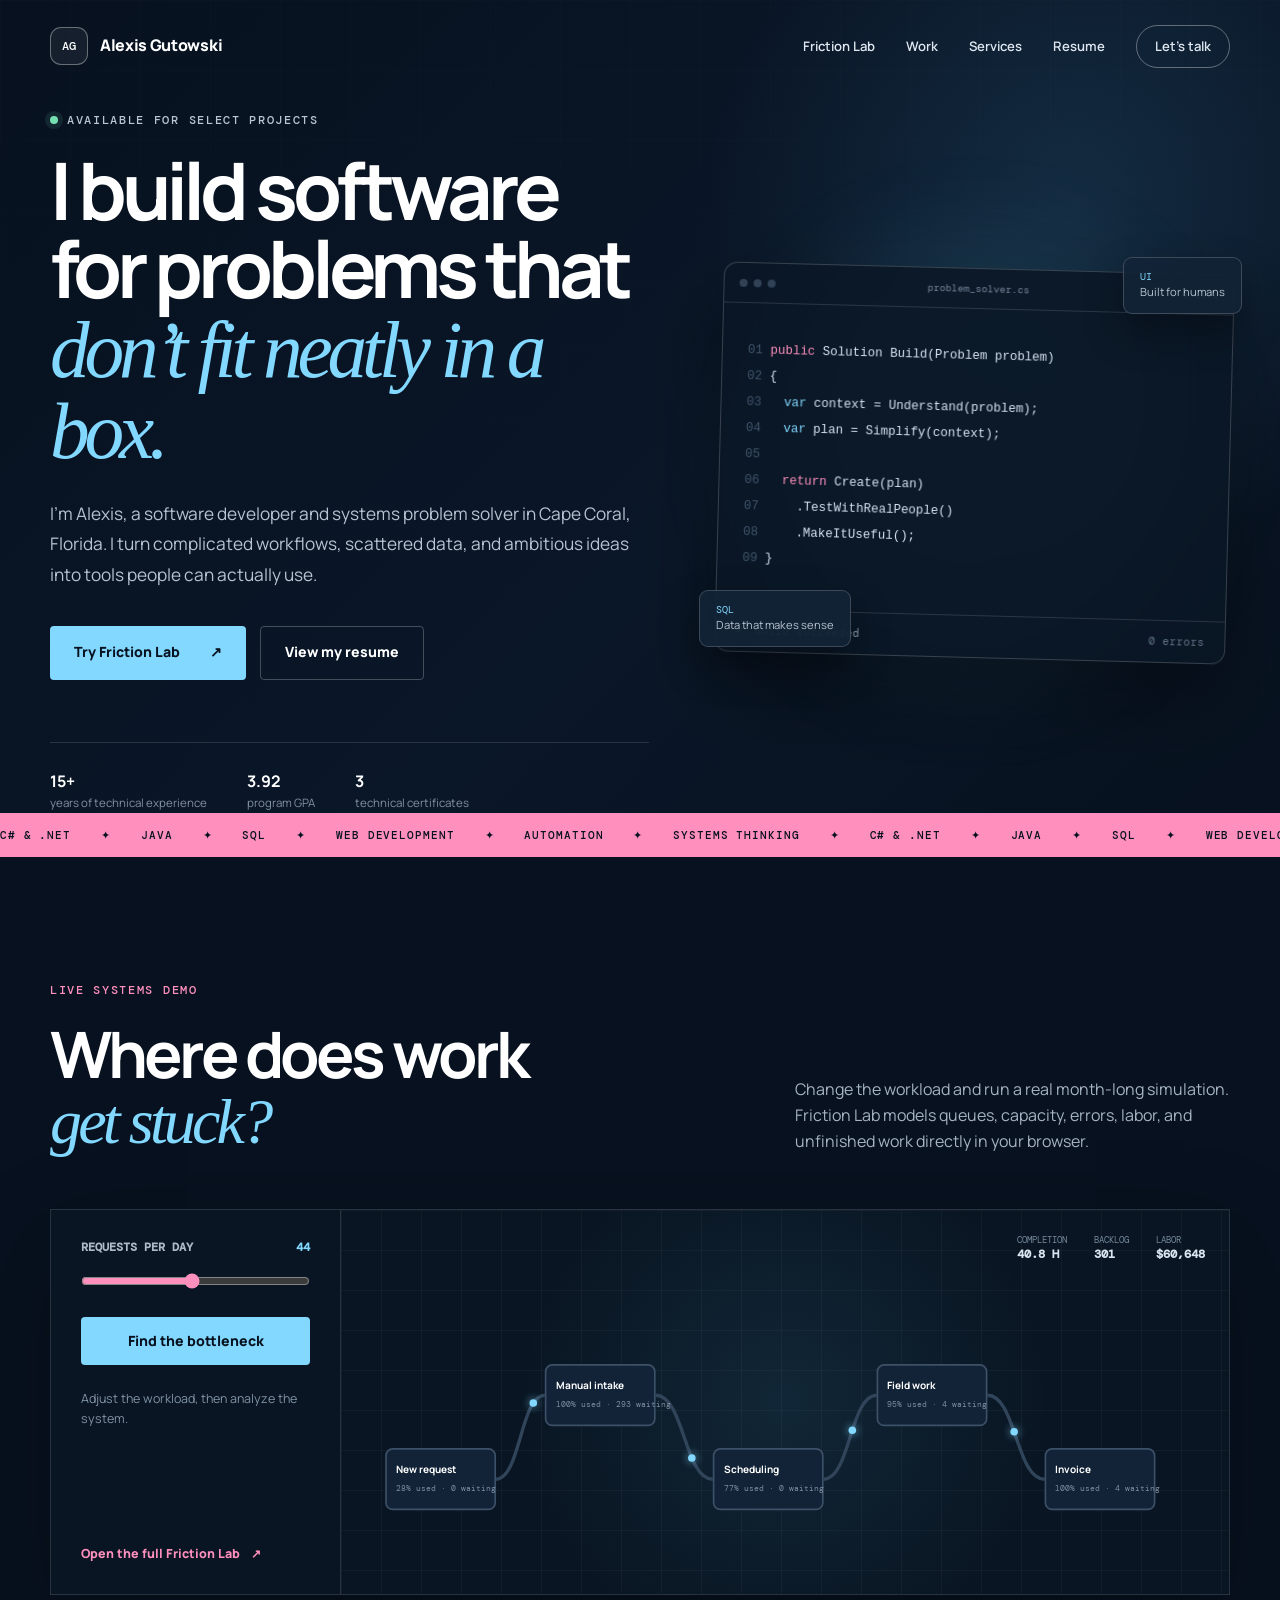
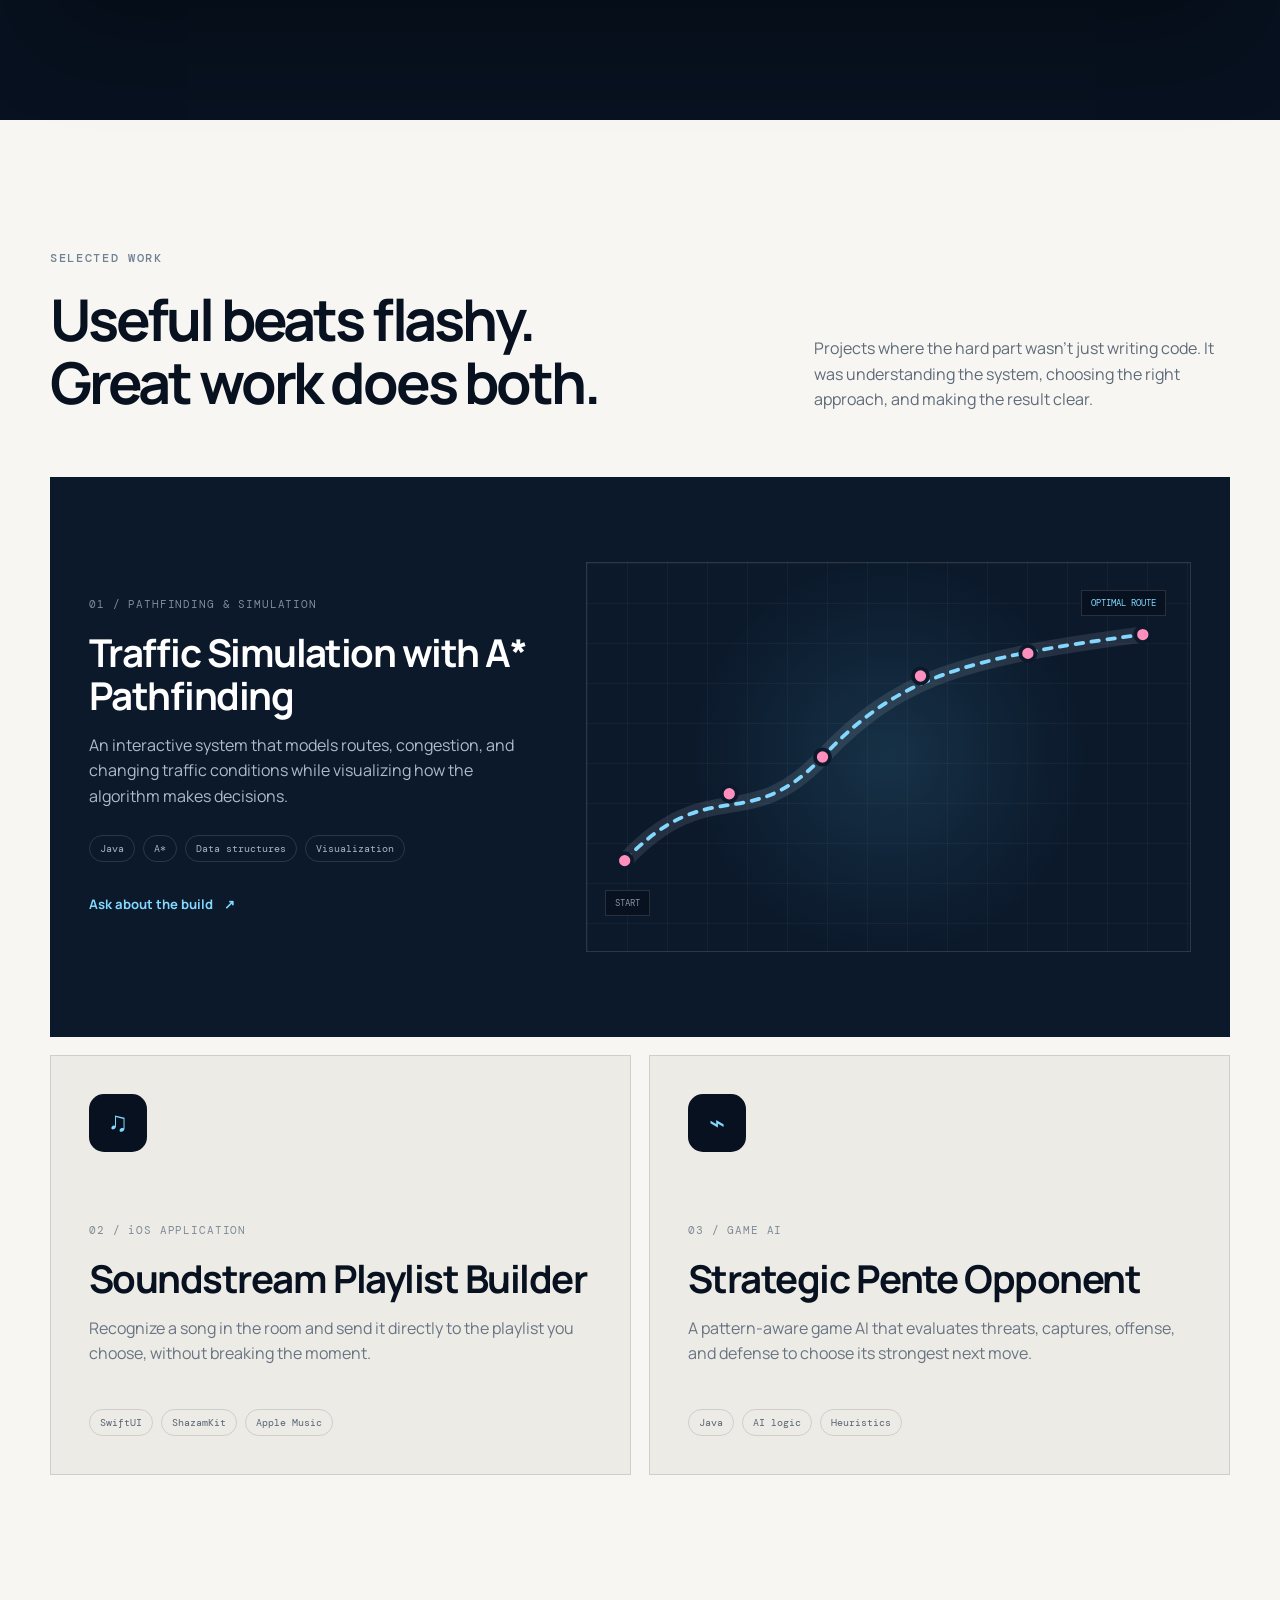
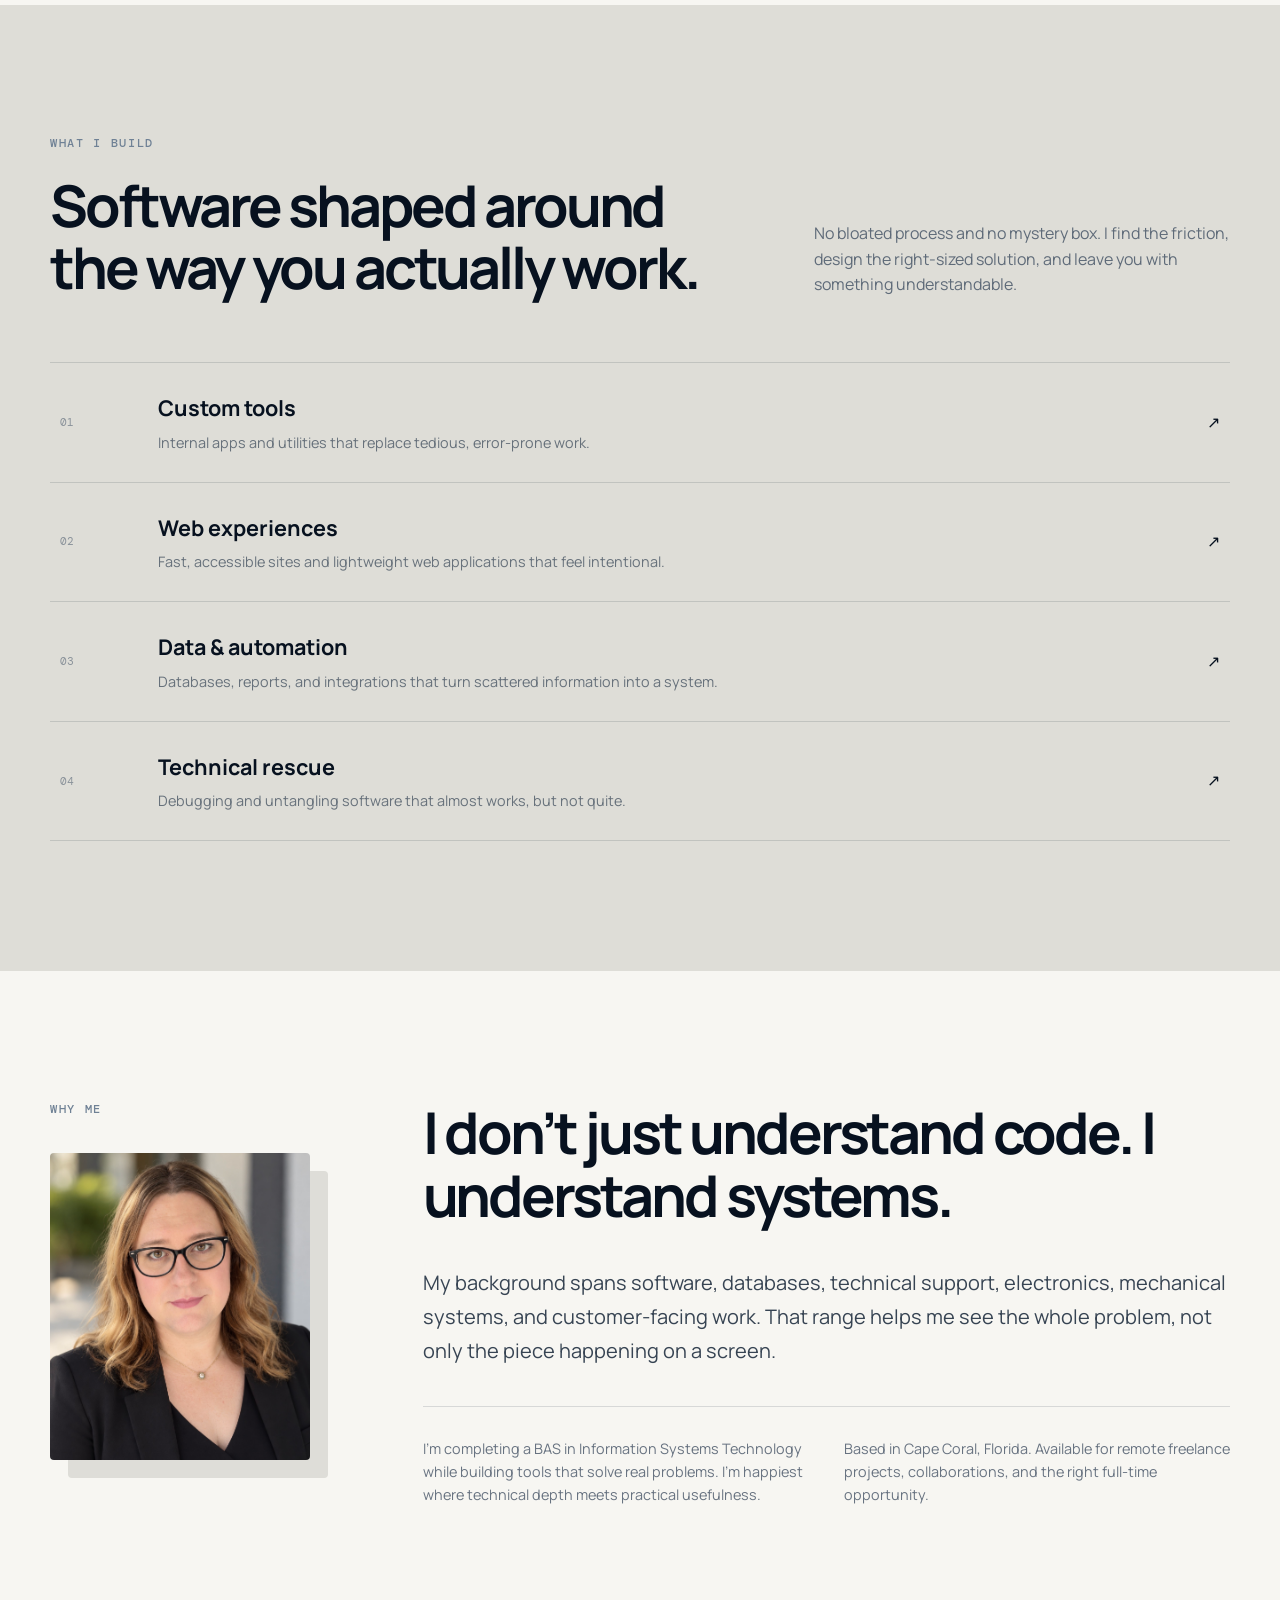
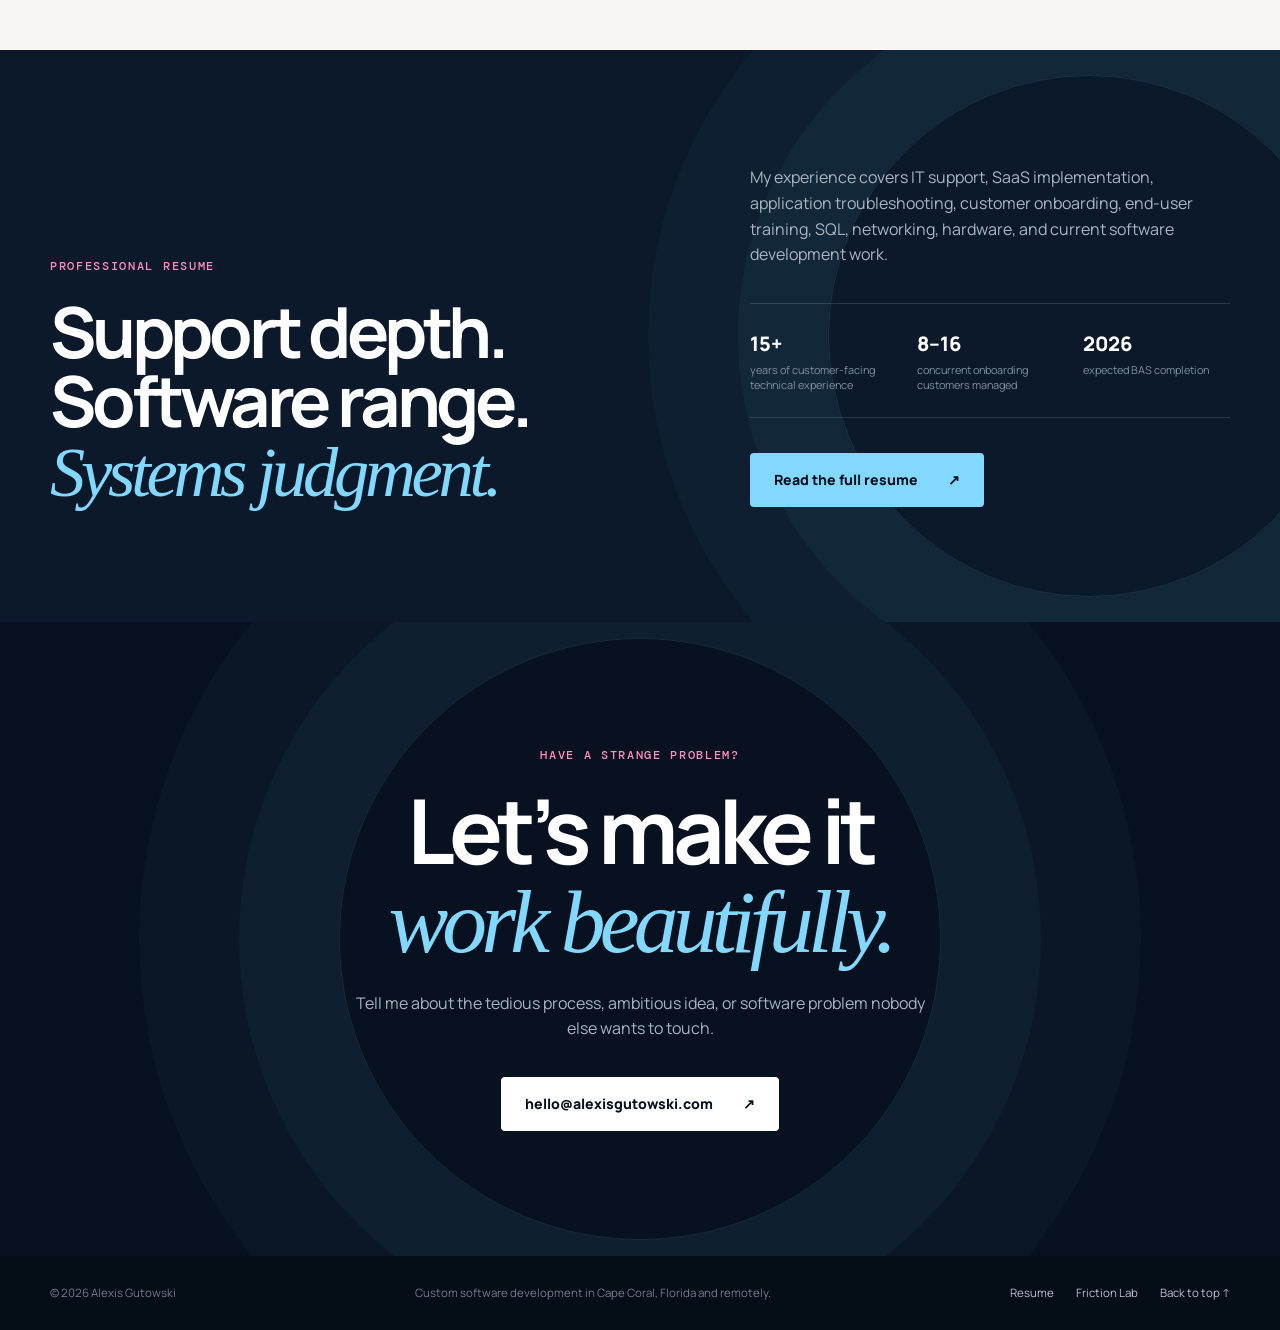
==== commit f84b1998: "Added resume" ====
--- a/index.html
+++ b/index.html
@@ -52,8 +52,8 @@
           "width": 1170,
           "height": 1381
         },
-        "jobTitle": "Software Developer and Systems Problem Solver",
-        "description": "A Cape Coral, Florida software developer who builds custom internal tools, workflow automation, web applications, databases, and practical software for complex real-world problems.",
+        "jobTitle": "Software Developer and IT Support Professional",
+        "description": "A Cape Coral, Florida technical professional with more than 15 years of customer-facing experience across software, IT support, SaaS onboarding, databases, systems, and practical problem solving.",
         "address": {
           "@type": "PostalAddress",
           "addressLocality": "Cape Coral",
@@ -68,10 +68,16 @@
           "Java",
           "SQL and database development",
           "Systems analysis",
-          "Technical support"
+          "Technical support",
+          "SaaS onboarding",
+          "Application troubleshooting",
+          "End-user training"
         ],
         "sameAs": ["https://www.instagram.com/unstoppablealexis/"],
-        "subjectOf": { "@id": "https://alexisgutowski.com/friction-lab/#software" }
+        "subjectOf": [
+          { "@id": "https://alexisgutowski.com/friction-lab/#software" },
+          { "@id": "https://alexisgutowski.com/resume/#page" }
+        ]
       },
       {
         "@type": "WebSite",
@@ -82,7 +88,10 @@
         "inLanguage": "en-US",
         "publisher": { "@id": "https://alexisgutowski.com/#alexis" },
         "about": { "@id": "https://alexisgutowski.com/#alexis" },
-        "hasPart": { "@id": "https://alexisgutowski.com/friction-lab/#software" }
+        "hasPart": [
+          { "@id": "https://alexisgutowski.com/friction-lab/#software" },
+          { "@id": "https://alexisgutowski.com/resume/#page" }
+        ]
       }
     ]
   }
@@ -100,7 +109,7 @@
     <nav class="nav shell" aria-label="Primary navigation">
       <a class="brand" href="#top" aria-label="Alexis Gutowski, home"><span class="brand-mark" aria-hidden="true">AG</span><span>Alexis Gutowski</span></a>
       <button class="nav-toggle" type="button" aria-expanded="false" aria-controls="nav-links"><span class="sr-only">Open navigation</span><i></i><i></i><i></i></button>
-      <div class="nav-links" id="nav-links"><a href="friction-lab/">Friction Lab</a><a href="#work">Work</a><a href="#services">Services</a><a href="#about">About</a><a class="nav-cta" href="#contact">Let's talk</a></div>
+      <div class="nav-links" id="nav-links"><a href="friction-lab/">Friction Lab</a><a href="#work">Work</a><a href="#services">Services</a><a href="resume/">Resume</a><a class="nav-cta" href="#contact">Let's talk</a></div>
     </nav>
   </header>
 
@@ -110,8 +119,8 @@
         <p class="eyebrow"><span class="status-dot"></span>Available for select projects</p>
         <h1>I build software for problems that <em>don’t fit neatly in a box.</em></h1>
         <p class="hero-lede">I’m Alexis, a software developer and systems problem solver in Cape Coral, Florida. I turn complicated workflows, scattered data, and ambitious ideas into tools people can actually use.</p>
-        <div class="hero-actions"><a class="button primary" href="friction-lab/">Try Friction Lab <span aria-hidden="true">↗</span></a><a class="button quiet" href="#work">See my work</a></div>
-        <ul class="proof-row" aria-label="Professional highlights"><li><strong>10+</strong><span>years in technology</span></li><li><strong>3.94</strong><span>program GPA</span></li><li><strong>Certified</strong><span>programming specialist</span></li></ul>
+        <div class="hero-actions"><a class="button primary" href="friction-lab/">Try Friction Lab <span aria-hidden="true">↗</span></a><a class="button quiet" href="resume/">View my resume</a></div>
+        <ul class="proof-row" aria-label="Professional highlights"><li><strong>15+</strong><span>years of technical experience</span></li><li><strong>3.92</strong><span>program GPA</span></li><li><strong>3</strong><span>technical certificates</span></li></ul>
       </div>
 
       <div class="hero-visual reveal" aria-label="A sample of Alexis's technical capabilities">
@@ -183,9 +192,20 @@
       <div class="about-copy reveal"><h2>I don’t just understand code. I understand systems.</h2><p class="about-lede">My background spans software, databases, technical support, electronics, mechanical systems, and customer-facing work. That range helps me see the whole problem, not only the piece happening on a screen.</p><div class="about-details"><p>I’m completing a BAS in Information Systems Technology while building tools that solve real problems. I’m happiest where technical depth meets practical usefulness.</p><p>Based in Cape Coral, Florida. Available for remote freelance projects, collaborations, and the right full-time opportunity.</p></div></div>
     </section>
 
+    <section class="resume-spotlight">
+      <div class="shell resume-spotlight-inner reveal">
+        <div class="resume-spotlight-copy"><p class="eyebrow">Professional resume</p><h2>Support depth.<br>Software range.<br><em>Systems judgment.</em></h2></div>
+        <div class="resume-spotlight-details">
+          <p>My experience covers IT support, SaaS implementation, application troubleshooting, customer onboarding, end-user training, SQL, networking, hardware, and current software development work.</p>
+          <dl><div><dt>15+</dt><dd>years of customer-facing technical experience</dd></div><div><dt>8–16</dt><dd>concurrent onboarding customers managed</dd></div><div><dt>2026</dt><dd>expected BAS completion</dd></div></dl>
+          <a class="button primary" href="resume/">Read the full resume <span aria-hidden="true">↗</span></a>
+        </div>
+      </div>
+    </section>
+
     <section class="contact" id="contact"><div class="shell contact-inner reveal"><p class="eyebrow">Have a strange problem?</p><h2>Let’s make it<br><em>work beautifully.</em></h2><p>Tell me about the tedious process, ambitious idea, or software problem nobody else wants to touch.</p><a class="button light" href="mailto:hello@alexisgutowski.com">hello@alexisgutowski.com <span>↗</span></a></div></section>
   </main>
 
-  <footer class="footer"><div class="shell"><p>© <span id="year"></span> Alexis Gutowski</p><p>Custom software development in Cape Coral, Florida and remotely.</p><div><a href="friction-lab/">Friction Lab</a><a href="#top">Back to top ↑</a></div></div></footer>
+  <footer class="footer"><div class="shell"><p>© <span id="year"></span> Alexis Gutowski</p><p>Custom software development in Cape Coral, Florida and remotely.</p><div><a href="resume/">Resume</a><a href="friction-lab/">Friction Lab</a><a href="#top">Back to top ↑</a></div></div></footer>
 </body>
 </html>
--- a/styles.css
+++ b/styles.css
@@ -13,9 +13,10 @@
 .route-demo{position:relative;height:390px;border:1px solid var(--line);background:radial-gradient(circle at center,#5abce626,transparent 55%),linear-gradient(#ffffff09 1px,transparent 1px),linear-gradient(90deg,#ffffff09 1px,transparent 1px);background-size:auto,40px 40px,40px 40px}.route-demo svg{width:100%;height:100%}.route-road{fill:none;stroke:#ffffff1a;stroke-width:17;stroke-linecap:round}.route-line{fill:none;stroke:var(--blue);stroke-width:4;stroke-linecap:round;stroke-dasharray:8 9;animation:route 18s linear infinite}.route-demo circle{fill:var(--pink);stroke:var(--ink2);stroke-width:4}@keyframes route{to{stroke-dashoffset:-200}}.route-label{position:absolute;padding:6px 9px;background:var(--ink);border:1px solid var(--line);color:#8494a6;font:.56rem var(--mono)}.route-label.start{left:3%;bottom:9%}.route-label.end{right:4%;top:7%;color:var(--blue)}
 .services{background:#deddd7}.service-list{border-top:1px solid var(--darkline)}.service{display:grid;grid-template-columns:70px 1fr auto;gap:28px;align-items:center;padding:28px 10px;border-bottom:1px solid var(--darkline);text-decoration:none;transition:padding .25s,background .25s}.service:hover{padding-inline:24px;background:#ffffff59}.service>span{color:#8a929a;font:.66rem var(--mono)}.service h3{margin-bottom:5px;font-size:1.35rem}.service p{margin:0;color:#67717b;font-size:.9rem}.service b{font-weight:400}
 .about{display:grid;grid-template-columns:.35fr 1fr;gap:90px}.about-portrait{display:block;width:min(260px,100%);height:auto;margin-top:35px;border-radius:4px;filter:saturate(.9);box-shadow:18px 18px 0 #deddd7}.about-copy{max-width:850px}.about-copy h2{margin-bottom:40px}.about-lede{color:#374453;font-size:1.25rem;line-height:1.7}.about-details{display:grid;grid-template-columns:1fr 1fr;gap:35px;margin-top:38px;padding-top:30px;border-top:1px solid var(--darkline);color:#687381;font-size:.9rem}
+.resume-spotlight{position:relative;overflow:hidden;padding-block:115px;color:#fff;background:#0b192b}.resume-spotlight:after{content:"";position:absolute;width:520px;height:520px;right:-70px;top:50%;border:1px solid #82d8ff1f;border-radius:50%;transform:translateY(-50%);box-shadow:0 0 0 90px #82d8ff0a,0 0 0 180px #82d8ff08}.resume-spotlight-inner{position:relative;z-index:1;display:grid;grid-template-columns:1fr .8fr;gap:100px;align-items:end}.resume-spotlight .eyebrow{color:var(--pink)}.resume-spotlight h2{margin:0;font-size:clamp(3rem,5.5vw,5.5rem);line-height:.98;letter-spacing:-.06em}.resume-spotlight h2 em{color:var(--blue);font-family:Georgia,serif;font-weight:400}.resume-spotlight-details>p{margin-bottom:35px;color:#a9b6c4}.resume-spotlight dl{display:grid;grid-template-columns:repeat(3,1fr);gap:20px;margin:0 0 35px;padding:24px 0;border-top:1px solid var(--line);border-bottom:1px solid var(--line)}.resume-spotlight dl div{display:grid;align-content:start}.resume-spotlight dt{color:#fff;font-size:1.25rem;font-weight:800}.resume-spotlight dd{margin:2px 0 0;color:#7f90a3;font-size:.68rem;line-height:1.45}.resume-spotlight .button{width:max-content}
 .contact{position:relative;overflow:hidden;padding-block:125px;color:#fff;background:var(--ink);text-align:center}.contact:after{content:"";position:absolute;width:600px;height:600px;left:50%;top:50%;border:1px solid #82d8ff1f;border-radius:50%;transform:translate(-50%,-50%);box-shadow:0 0 0 100px #82d8ff0a,0 0 0 200px #82d8ff08}.contact-inner{position:relative;z-index:1}.contact .eyebrow{color:var(--pink)}.contact h2{margin-bottom:25px;font-size:clamp(3.5rem,7vw,7rem);line-height:.98;letter-spacing:-.065em}.contact p:not(.eyebrow){max-width:600px;margin:0 auto 35px;color:#a7b4c2}.light{background:#fff;color:var(--ink)}.light:hover{background:var(--blue)}.footer{padding:28px 0;background:#050d17;color:#6e7c8c;font-size:.72rem}.footer .shell{display:flex;justify-content:space-between;align-items:center;gap:20px}.footer p{margin:0}.footer a{text-decoration:none;color:#b6c2ce}.footer .shell>div{display:flex;gap:22px}.reveal{opacity:1;transform:none}.js .reveal{opacity:0;transform:translateY(24px);transition:opacity .8s ease,transform .8s ease}.js .reveal.visible{opacity:1;transform:none}
 
-@media(max-width:900px){.hero{min-height:auto;grid-template-columns:1fr;padding-block:170px 100px}.hero-visual{min-height:430px}.proof-row{margin-top:45px}.preview-heading{grid-template-columns:1fr;gap:25px}.preview-heading>p{max-width:620px}.preview-app{grid-template-columns:1fr}.preview-controls{border-right:0;border-bottom:1px solid var(--line)}.preview-controls p{min-height:auto}.preview-link{margin-top:15px}.section-heading{grid-template-columns:1fr;gap:25px}.section-heading>p{max-width:620px}.project.featured{grid-template-columns:1fr}.route-demo{height:320px}.about{grid-template-columns:1fr;gap:30px}.about-portrait{width:190px;margin-bottom:30px}}
-@media(max-width:680px){.shell{width:min(100% - 30px,1180px)}.nav{height:74px}.nav-toggle{display:block;z-index:2;cursor:pointer}.nav-links{position:fixed;inset:0;flex-direction:column;justify-content:center;background:var(--ink);opacity:0;pointer-events:none;transform:translateY(-12px);transition:.25s}.nav-links.open{opacity:1;pointer-events:auto;transform:none}.nav-links a{font-size:1.3rem}h1{font-size:clamp(3.05rem,14vw,4.5rem)}.hero{padding-top:130px}.hero-lede{font-size:1rem}.proof-row{gap:18px;justify-content:space-between}.proof-row strong{font-size:.86rem}.proof-row span{font-size:.63rem}.hero-visual{min-height:380px}.code-window pre{padding-inline:16px;font-size:.64rem}.float-card.one{left:-5px}.float-card.two{right:-4px}.lab-preview{padding-block:90px}.preview-app{width:calc(100% - 30px)}.preview-stage{padding:14px;overflow-x:auto}.preview-stage svg{min-width:720px}.preview-kpis{justify-content:flex-start}.section{padding-block:90px}.project-grid{grid-template-columns:1fr}.project{min-height:390px;padding:27px}.project.featured{grid-column:auto;min-height:700px}.route-demo{height:260px}.service{grid-template-columns:35px 1fr auto;gap:10px}.service p{font-size:.8rem}.about-details{grid-template-columns:1fr}.contact{padding-block:95px}.contact h2{font-size:3.7rem}.footer .shell{flex-direction:column;text-align:center}.footer .shell>div{justify-content:center}}
+@media(max-width:900px){.hero{min-height:auto;grid-template-columns:1fr;padding-block:170px 100px}.hero-visual{min-height:430px}.proof-row{margin-top:45px}.preview-heading{grid-template-columns:1fr;gap:25px}.preview-heading>p{max-width:620px}.preview-app{grid-template-columns:1fr}.preview-controls{border-right:0;border-bottom:1px solid var(--line)}.preview-controls p{min-height:auto}.preview-link{margin-top:15px}.section-heading{grid-template-columns:1fr;gap:25px}.section-heading>p{max-width:620px}.project.featured{grid-template-columns:1fr}.route-demo{height:320px}.about{grid-template-columns:1fr;gap:30px}.about-portrait{width:190px;margin-bottom:30px}.resume-spotlight-inner{grid-template-columns:1fr;gap:45px}.resume-spotlight-details{max-width:760px}}
+@media(max-width:680px){.shell{width:min(100% - 30px,1180px)}.nav{height:74px}.nav-toggle{display:block;z-index:2;cursor:pointer}.nav-links{position:fixed;inset:0;flex-direction:column;justify-content:center;background:var(--ink);opacity:0;pointer-events:none;transform:translateY(-12px);transition:.25s}.nav-links.open{opacity:1;pointer-events:auto;transform:none}.nav-links a{font-size:1.3rem}h1{font-size:clamp(3.05rem,14vw,4.5rem)}.hero{padding-top:130px}.hero-lede{font-size:1rem}.proof-row{gap:18px;justify-content:space-between}.proof-row strong{font-size:.86rem}.proof-row span{font-size:.63rem}.hero-visual{min-height:380px}.code-window pre{padding-inline:16px;font-size:.64rem}.float-card.one{left:-5px}.float-card.two{right:-4px}.lab-preview{padding-block:90px}.preview-app{width:calc(100% - 30px)}.preview-stage{padding:14px;overflow-x:auto}.preview-stage svg{min-width:720px}.preview-kpis{justify-content:flex-start}.section{padding-block:90px}.project-grid{grid-template-columns:1fr}.project{min-height:390px;padding:27px}.project.featured{grid-column:auto;min-height:700px}.route-demo{height:260px}.service{grid-template-columns:35px 1fr auto;gap:10px}.service p{font-size:.8rem}.about-details{grid-template-columns:1fr}.resume-spotlight{padding-block:90px}.resume-spotlight dl{grid-template-columns:1fr}.resume-spotlight dl div{grid-template-columns:70px 1fr;gap:15px;align-items:baseline}.contact{padding-block:95px}.contact h2{font-size:3.7rem}.footer .shell{flex-direction:column;text-align:center}.footer .shell>div{justify-content:center;flex-wrap:wrap}}
 @media(max-width:680px){html:not(.js) .nav{height:auto;padding-block:20px;align-items:flex-start}html:not(.js) .nav-toggle{display:none}html:not(.js) .nav-links{position:static;inset:auto;flex-flow:row wrap;justify-content:flex-end;gap:7px 14px;background:transparent;opacity:1;pointer-events:auto;transform:none}html:not(.js) .nav-links a{font-size:.7rem}}
 @media(prefers-reduced-motion:reduce){html{scroll-behavior:auto}.marquee-track,.route-line{animation:none}.preview-token{display:none}.js .reveal{opacity:1;transform:none;transition:none}}
